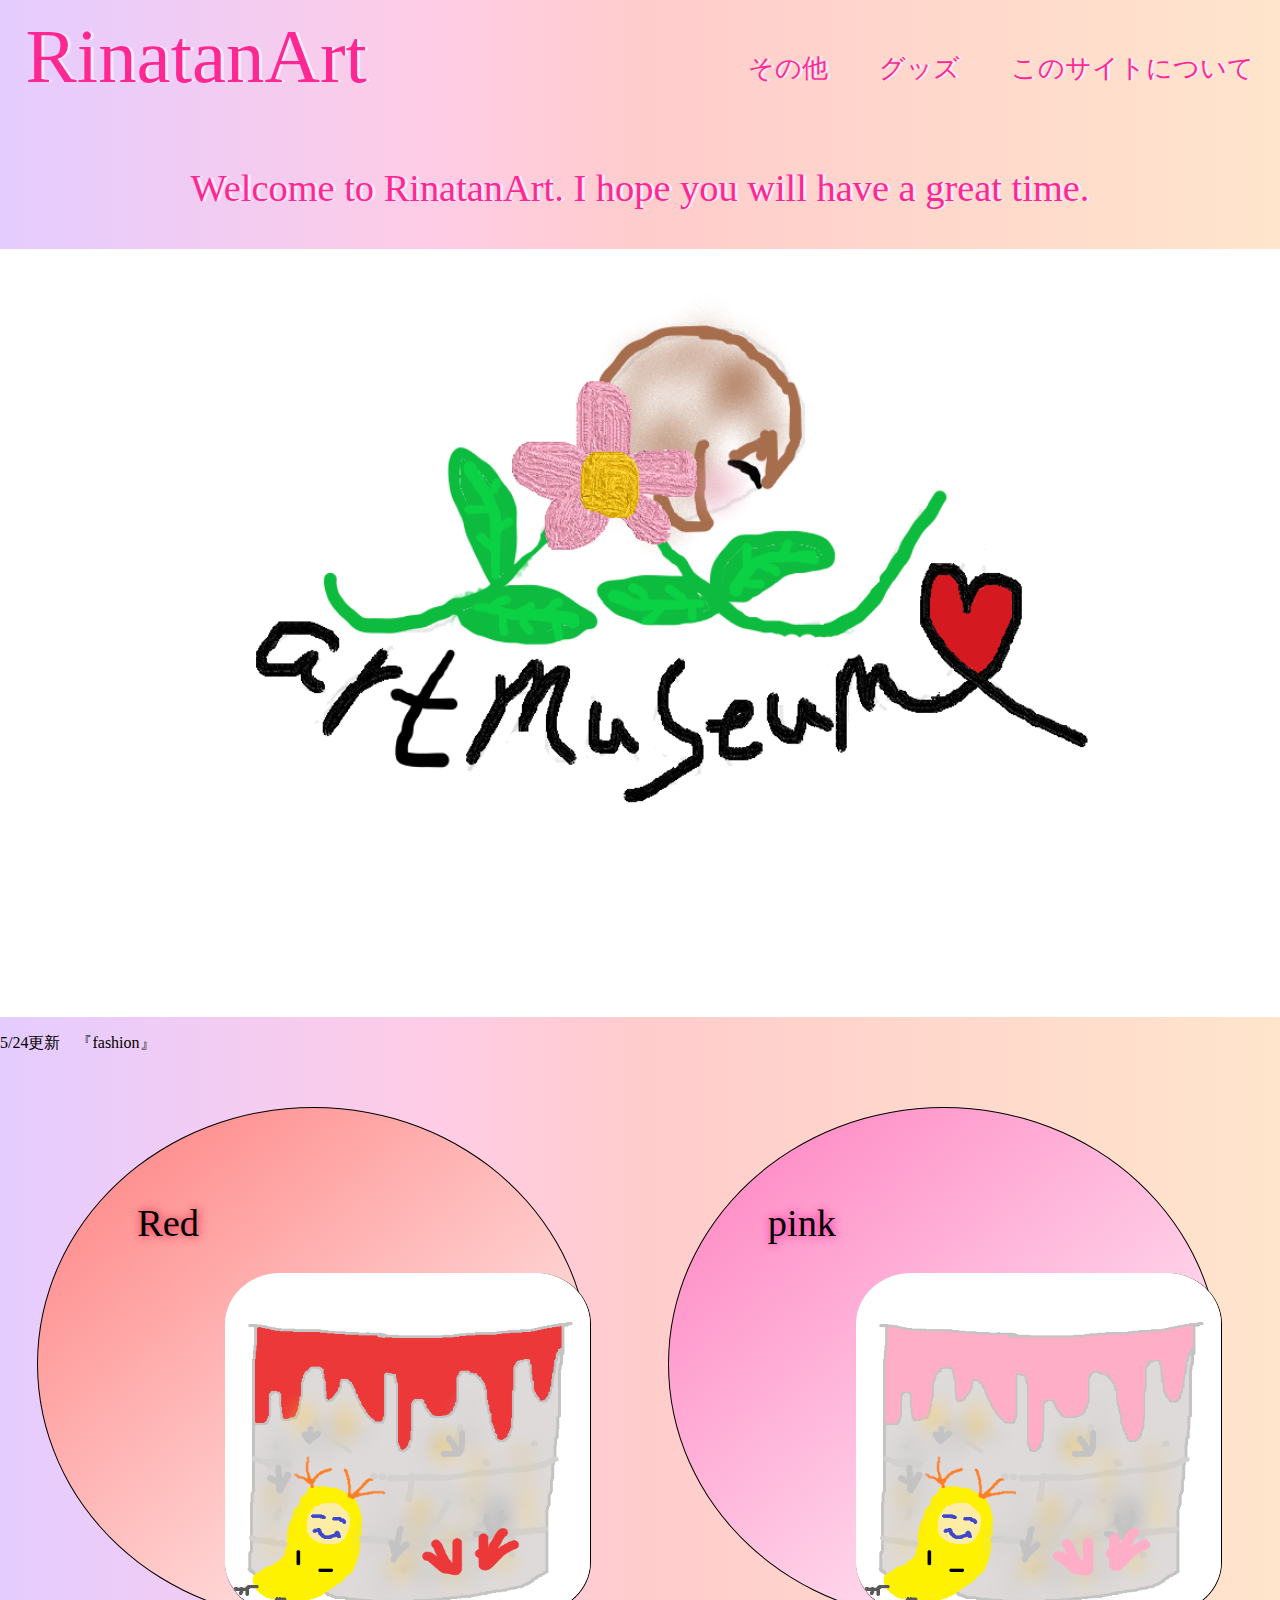
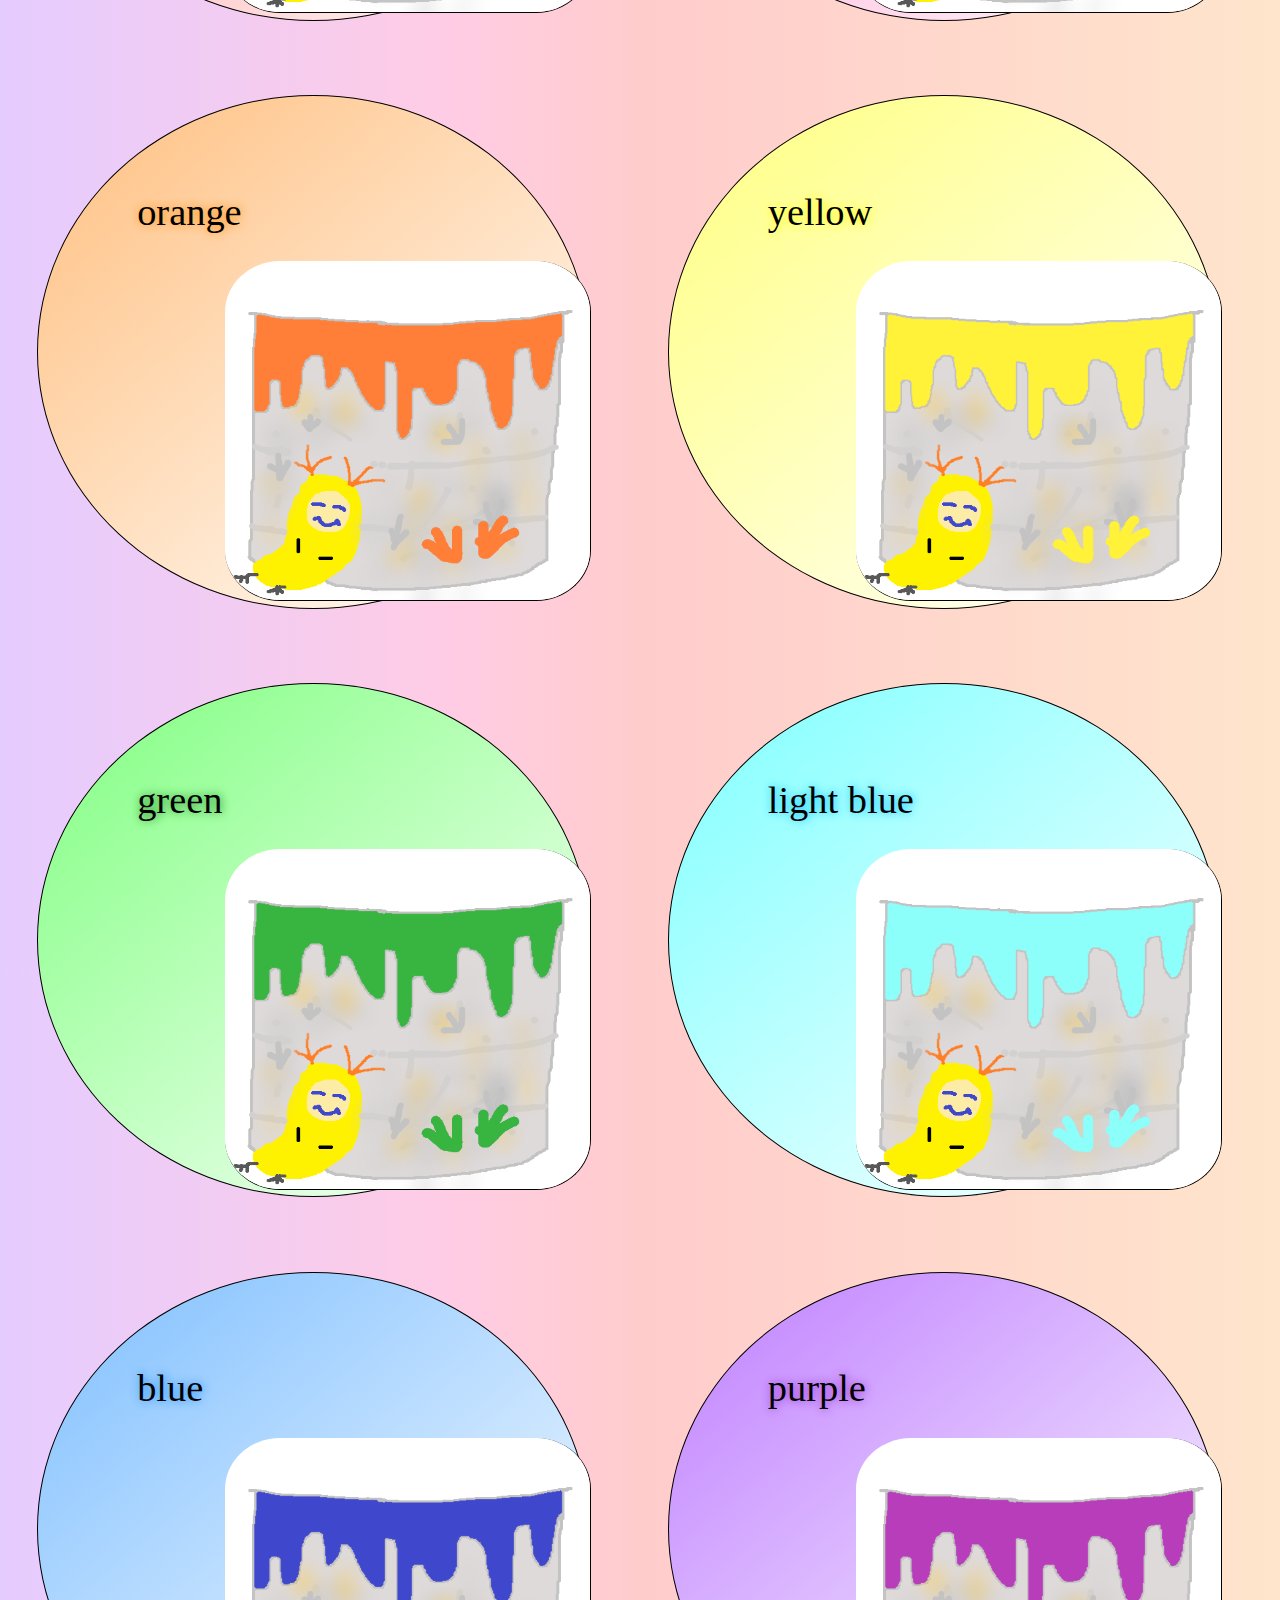
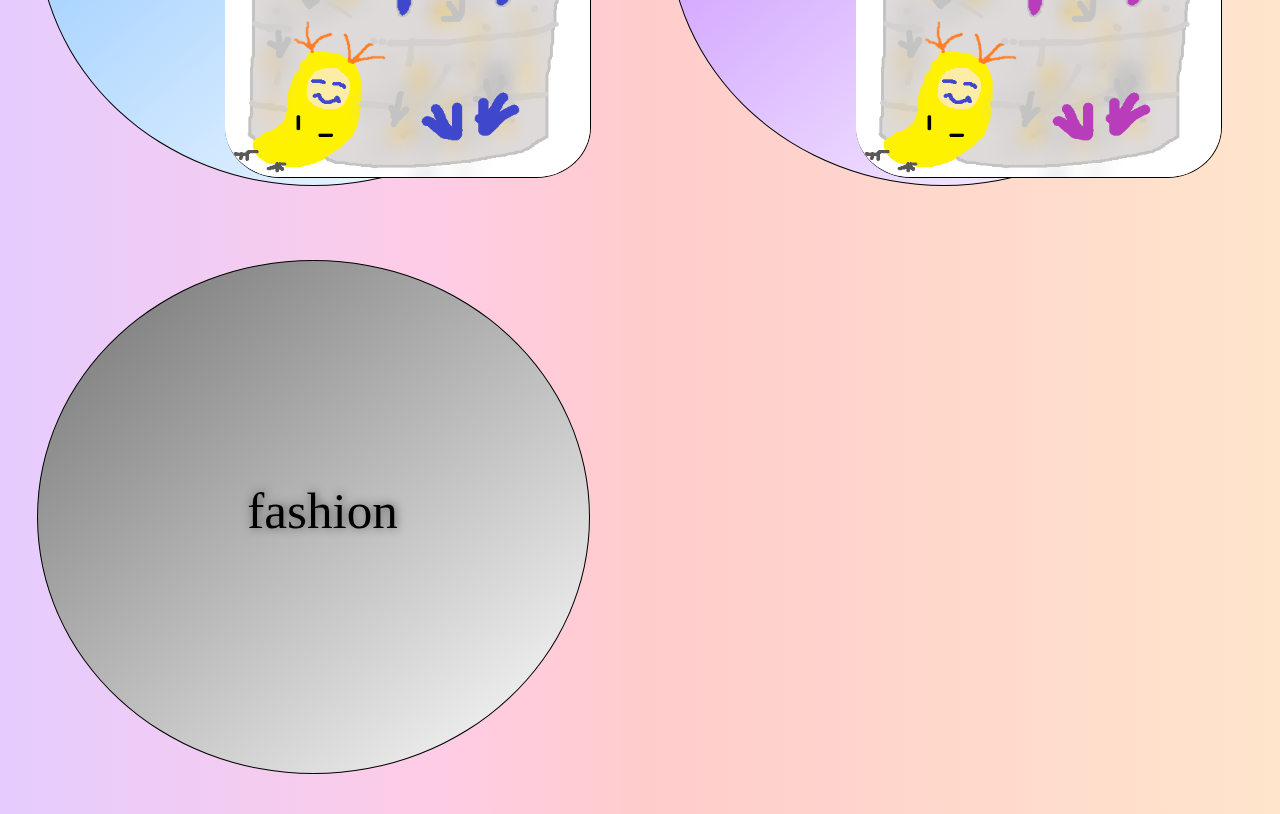
==== index.html @ 034f2ec5 "add cloth rename fashion" ====
﻿<html lang="ja">

    <head>
        <meta charset="UTF-8">
        <link rel="stylesheet" href="layout.css">
        <link rel="shortcut icon" href="MC2/favicon_1.png">
        <title>RinatanArt</title>
        <!-- Global site tag (gtag.js) - Google Analytics -->
        <script async src="https://www.googletagmanager.com/gtag/js?id=G-3Z1XG02672"></script>
        <script>
            window.dataLayer = window.dataLayer || [];
            function gtag(){dataLayer.push(arguments);}
            gtag('js', new Date());

            gtag('config', 'G-3Z1XG02672');
        </script>
    </head>

    <body>

        <!--ヘッダー部分-->
        <div class="header-big">

            <div class="header-logo-big">
            <p><a href="index.html">RinatanArt</a></p>
            </div>


            <div class="header-list-big">
                <ul>
                <li><a href="aboutsite.html">このサイトについて</a></li>
                <li><a href="guzzu.html">グッズ</a></li>
                <li><a href="other.html">その他</a></li>
                </ul>
            </div>

        </div>

        <div class="header-small">

            <div class="header-logo-small">
            <p><a href="index.html">RinatanArt</a></p>
            </div>


            <div class="header-list-small">
                <ul>
                <li id="li-first"><a href="aboutsite.html">このサイトについて</a></li>
                <li><a href="guzzu.html">グッズ</a></li>
                <li><a href="other.html">その他</a></li>
                </ul>
            </div>

        </div>

        <div class="intro">
            <p>Welcome to RinatanArt.   I hope you will have a great time.</p>
        </div>

        <!--ヘッダー終了-->

        <!--スライド部分-->
        <div id="slider-big" class="sliders">
            <div class="slider-wrapper">
                <div class="slide-item">
                    <img src="MC2/homepageロゴ.png" alt="">
                </div>
                <div class="slide-item">
                    <img src="MC2/homepageロゴ2の1.png" alt="">
                </div>
                <div class="slide-item">
                    <img src="MC2/homepageロゴ2の2.png" alt="">
                </div>
            </div>
        </div>

        <!--スライド部分終了-->

        <!--画面幅小-->

        <!-- <div id="slider-small">
            <img src="MC2/homepageロゴ2の2.png" alt="">
        </div> -->


        <!--画面幅小-->

        <!--news-->
        <div class="news_part">
            <p>5/24更新　『fashion』</p>
        </div>
        <!--news-->

        <div class="main">

            <!--
            <div class="color-search">
                <p>color select</p>
            </div>
            -->
            <a href="redart.html">    
                <div id="redticket" class="color-item">
                    <p><span id="red">Red</span></p>
                    <img src="MC2/color-img-red.png" alt="">
                </div>
            </a>

            <a href="pinkart.html">
                <div id="pinkticket" class="color-item">
                    <p><span id="pink">pink</span></p>
                    <img src="MC2/color-img-pink.png" alt="">
                </div>
            </a>

            <a href="orangeart.html">
                <div id="orangeticket" class="color-item">
                    <p><span id="orange">orange</span></p>
                    <img src="MC2/color-img-orange.png" alt="">
                </div>
            </a>

            <a href="yellowart.html">
                <div id="yellowticket" class="color-item">
                    <p><span id="yellow">yellow</span></p>
                    <img src="MC2/color-img-yellow.png" alt="">
                </div>
            </a>

            <a href="greenart.html">
                <div id="greenticket" class="color-item">
                    <p><span id="green">green</span></p>
                    <img src="MC2/color-img-green.png" alt="">
                </div>
            </a>

            <a href="light-blueart.html">
                <div id="light-blueticket" class="color-item">
                    <p><span id="light-blue">light blue</span></p>
                    <img src="MC2/color-img-lightblue.png" alt="">
                </div>
            </a>

            <a href="blueart.html">
                <div id="blueticket" class="color-item">
                    <p><span id="blue">blue</span></p>
                    <img src="MC2/color-img-blue.png" alt="">
                </div>
            </a>

            <a href="purpleart.html">
                <div id="purpleticket" class="color-item">
                    <p><span id="purple">purple</span></p>
                    <img src="MC2/color-img-purple.png" alt="">
                </div>
            </a>

            <a href="cloth.html">
                <div id="clothticket" class="color-item">
                    <p id="color-item-cloth-p"><span id="cloth">fashion</span></p>
                </div>
            </a>


        </div>

        <!--
        <div id=footer>
            <p>ここはエンディング</p>
        </div>
        -->



    </body>

    <script>
        setInterval(function(){
            document.oncontextmenu = function(){
                return false;
            }
        },100) ; 

        document.getElementsByTagName('html')[0].oncontextmenu = function(){
            return false;
        }
        document.body.oncontextmenu = function(){
            return false;
        }
        oncopy = "return false";
        
    </script>

</html>
---- layout.css ----
/*stylesheet*/

a{
	text-decoration:none;
}
body{
	margin:0px;
	
  /*下から10つ目の色*/
	background:linear-gradient(to right,#e5ccff,#ffcce5 35%,#ffcccc 50%,#ffe5cc);
}

/*ヘッダー部分*/
/*パソコン用ヘッダー*/
.header-big{
	height:10vw;
	/*background-color:pink;*/
	width:100vw;
}
.header-logo-big{
	font-size: 6vw;
	float:left;
	padding:1vw 2vw;
}
.header-logo-big a{
	color:#ff2893;
	text-shadow: 3px 0 0 #f4eaff;
	font-family:Comic Sans MS;
	/*color:#ff2893;*/
	/*color:#8e1eff;*/
}
.header-big p{
	color:red;
	margin:0px;
}
.header-list-big li{
	float:right;
	font-size:2vw;
	font-family:Comic Sans MS;
	/* padding:33px 20px; */
	padding: 4vw 2vw;
	list-style:none;
}
.header-list-big a{
	font-family:Comic Sans MS;
	color:#ff2893;
	text-shadow: 3px 0 0 #f4eaff;
}
.header-list-big{
	width:100%;
}
.header-small{
	display: none;
}
.slider-small{
	display: none;
}
/*パソコン用ヘッダー終了*/



/*ヘッダー部分終了*/


/*イントロ部分*/
.intro{
	font-size:3vw;
	color:#ff2893;
	text-shadow: 3px 0 0 #f4eaff;
	font-family:Comic Sans MS;
	/*background-color:#FFD5EC;*/
	width:100%;	
	margin:0px 0px;
}
.intro p{
	text-align:center;
}

/*イントロ部分終了*/


/*スライダー部分*/
.sliders{
	height:60vw;
	overflow:hidden;
}
.slider-wrapper{
	width:300vw;
	position:relative;
	left:0;
	will-change:transform;
	animation:slider 10s infinite;
	height:60vw;
}
.slide-item{
	position:relative;
	display: flex;
	float:left;
	margin:0px;
	align-items: center;
	width: 100vw;
}
.slide-item img{
	height:60vw;
	width:100vw;
}

@keyframes slider{
	0%{
		transform:translateX(0);
	}
	33%{
		transform:translateX(-700px);
	}
	66%{
		transform:translateX(-1000px);
	}
	100%{
		transform:translateX(0);
	}
}
@media screen and (max-width: 480px){
	@keyframes slider{
		0%{
			transform:translateX(0);
		}
		33%{
			transform:translateX(-300px);
		}
		66%{
			transform:translateX(-700px);
		}
		100%{
			transform:translateX(0);
		}
	}	
}
.slider-small{
	display: none;
}



/*スライダー部分終了*/
	

/*検索部分*/

.color-search p{
	font-size:40px;
	font-family:Comic Sans MS;
	text-align:center;
	height:50px;
	padding:25px;
	border-top:solid 5px #ff2893;
	border-bottom:solid 5px #ff2893;
}
.color-search{
	height:100px;

}

/*検索部分終了*/



/*ペンキ画像部分*/


.main{
	height: 1500px;
	width:100%;
	background-color:none;
	/* margin-right:10px;
	margin-left:10px; */
}
.color-item{
	display:inline-block;
	width:43%;
	height:40vw;
	border:solid 1px black;
	/* margin-left:4%;
	margin-top:5%; */
	margin:2.9%;
	border-radius:50%;
}
.color-item img{
	height:26.5vw;
	width:28.5vw;
	/*margin:13% 19%;*/
	margin-top:5%;
	margin-left:34%;
	border-radius: 5%;
	border-radius:15%;
	/*border:solid 3px black;*/
	border-right:solid 1px black;
	border-bottom:solid 1px black;
}

.main a{
	color:black;
}
#redticket{
	background:linear-gradient(140deg,#ff7f7f,white);
}
#pinkticket{
	background:linear-gradient(140deg,#ff7fbf,white);
}
#orangeticket{
	background:linear-gradient(140deg,#ffbf7f,white);
}
#yellowticket{
	background:linear-gradient(140deg,#ffff7f,white);
}
#greenticket{
	background:linear-gradient(140deg,#7fff7f,white);
}
#light-blueticket{
	background:linear-gradient(140deg,#7fffff,white);
}
#blueticket{
	background:linear-gradient(140deg,#7fbfff,white);
}
#purpleticket{
	background:linear-gradient(140deg,#bf7fff,white);
}
#clothticket{
	background:linear-gradient(140deg,#727272,white);
}
.color-item p{
	margin:0px;
	margin-top:17%;
	margin-left:18%;
	font-size:3vw;
	font-weight:bond;
	font-family:Comic Sans MS;
	/*border-right:5px solid yellow;*/
	width:15vw;
	float:left;
}
#color-item-cloth-p{
	font-size:4vw;
	font-weight:bond;
	font-family:Comic Sans MS;
	/*border-right:5px solid yellow;*/
	width:10vw;
	float:left;
	margin:0;
	margin:40%;
	margin-left:38%;
}
#red{

	text-shadow: crimson 1px 0px 10px;
	/*text-shadow: 1px 1px 2px crimson;*/
}
#pink{
	text-shadow: deeppink 1px 0px 10px;
}
#orange{
	text-shadow: darkorange 1px 0px 10px;
}
#yellow{
	text-shadow:yellow 1px 0px 10px;
}
#green{
	text-shadow:#228B22 1px 0px 10px;
}
#light-blue{
	text-shadow:#00BFFF 1px 0px 10px;
}
#blue{
	text-shadow:#1E90FF 1px 0px 10px;
}
#purple{
	text-shadow:#9932CC 1px 0px 10px;
}
#cloth{
	text-shadow:#525252 1px 0px 10px;
}
/* #blank{
	height:250px;
	width:30px;
	opacity:0.5;
} */

/*ペンキ画像部分終了*/



/*color-item-ヘッダー部分*/

.header2{
	background-color:rgba(255,213,236,0.3);
	margin:0px;
	height:15vw;
}
.header2 p{
	/*color:#ff2893;*/
	font-family:"Comic Sans MS";
	font-size:10vw;
	text-align:center;
}



/*color-itemヘッダー部分終了*/

/*art-main*/
.art-main{
	height:auto;
	width:100%;
}
/*art-main終了*/
	

/*絵の部分*/

.art{
	height:500px;
}

.gb{
	background-color: white;
	border:solid 3px palevioletred;
	width:60px;
	height:60px;
	border-radius: 50%;
	outline:none;

}

/*絵の部分終了*/





/*guzzuのページ開始*/
.guzzu p{
	text-align:center;
	color:#ff2893;
	font-size:2vw;
}
.comment_base{
	text-align: center;
	width: 60vw;
	height: 30vw;
	background-color:rgba(255, 255,255,0.3);
	border: solid 5px rgba(255, 40,147, 0.0);
	box-shadow:10px 10px 15px -10px;
	border-radius:10px;
	margin-left: 20vw;
	margin-top:10vw;
}
#comment_base_first_p{
	margin-top: 10%;
}
#guzz_look_btn{
	height:5vw;
	width: 20vw;
	font-size: 1.5vw;
	border:solid 2px #ff2893;
	border-radius: 5px;
	color:#ff2893;	
	box-shadow: 2px 2px 3px gray;
	outline:none;	
}
#guzzu_page_skip{
	margin-top: 10%;
	text-align: center;
}
#guzzu_page a{
	color:#ff2893;
}

/*guzzuのページ終了*/

/*aboutesitaのページ*/

.about{
	margin:0;
}

.about p{
	text-align:center;
	font-family:Comic Sans MS;
	color:black;
	font-size:2vw;
	color:#ff2893;
}
/*aboutesiteのページ終了*/

/*other.htmlのページ開始*/
.other{
	text-align: center;
}
/*comment_base in guzzu.html*/
#other_comment_base_p{
	color:#ff2893 ;
	margin-top: 10%;
	font-size:2vw;
}
.comment_base p{
	color:#ff2893;
	font-size:2vw;
}
/*other.htmlのページ終了*/


/*footer部分開始*/
#footer{
	background-color: #f9f4ff;
	height:500px;
}

/*footer部分終了*/

/*orange.html開始*/
.art h3{
	text-align:center;
}

/*orange.html終了*/

/*ヘッダー部分*/
.header-small{
	display:none;
}
.header-big{
	display:block;
}
/*ヘッダー部分終了*/

/*スライド部分*/
/* .sliders{
	display:block;
}
#slider-small{
	display:none;
} */
/*スライド部分終了*/


/*イントロ部分*/
/*イントロ部分終了*/

/*red.html*/
.art-red{
	height:32vw;
	width:100%;
	/* margin:3vw; */
	margin-top:3vw;
	margin-bottom:3vw;
	float:left;
	display: flex;	
}
.art-red img{
	height:30vw;
	width:45vw;
	margin:2vw;
	border:10px solid rgba(255,127,127,0.2);
	box-shadow:10px 10px 15px -10px;	
}

/*red.html終了*/

/*pink.html*/
.art-pink{
	height:32vw;
	width:100%;
	/* margin:3vw; */
	margin-top:3vw;
	margin-bottom:3vw;
	float:left;
	display: flex;
}
.art-pink img{
	height:30vw;
	width:45vw;
	margin:2vw;
	border:10px solid rgba(255,127,255,0.2);
	box-shadow:10px 10px 15px -10px;
}

#pigra{
	height:30vw;
	width:45vw;
}
#pink_munyo{
	height:30vw;
	margin-left:2vw;
}
/*pink.html終了*/

/*orange.html*/
.art-orange{
	height:32vw;
	width:100%;
	/* margin:3vw; */
	margin-top:3vw;
	margin-bottom:3vw;
	float:left;
	display: flex;	
}
.art-orange img{
	height:30vw;
	width:45vw;
	margin:2vw;
	border:10px solid rgba(255,191,127,0.2);
	box-shadow:10px 10px 15px -10px;	
}

/*orange.html終了*/

/*yellow.html*/
.art-yellow{
	height:32vw;
	width:100%;
	/* margin:3vw; */
	margin-top:3vw;
	margin-bottom:3vw;
	float:left;
	display: flex;	
}
.art-yellow img{
	height:30vw;
	width:45vw;
	margin:2vw;
	border:10px solid rgba(255,255,127,0.2);
	box-shadow:10px 10px 15px -10px;
}
#mouse-art{
	height:30vw;
	width:45vw;
}

/*yellow.html終了*/

/*green.html*/
.art-green{
	height:32vw;
	width:100%;
	/* margin:3vw; */
	margin-top:3vw;
	margin-bottom:3vw;
	float:left;
	display: flex;		
}
.art-green img{
	height:30vw;
	width:45vw;
	margin:2vw;
	border:10px solid rgba(191,255,127,0.2);
	box-shadow:10px 10px 15px -10px;	
}
#green-phone{
	height:30vw;
	width:45vw;	
}
#green_munyo{
	height:30vw;
}
/*green.html終了*/

/*light-blue*/
.art-lightblue{
	height:32vw;
	width:100%;
	/* margin:3vw; */
	margin-top:3vw;
	margin-bottom:3vw;
	float:left;
	display: flex;		
}
.art-lightblue img{
	height:30vw;
	width:45vw;
	margin:2vw;
	border:10px solid rgba(127,255,255,0.2);
	box-shadow:10px 10px 15px -10px;	
}
#lightblue_munyo{
	height:30vw;
	width:45vw;
}
/*light-blue終了*/

/*blue.html*/
.art-blue{
	height:32vw;
	width:100%;
	/* margin:3vw; */
	margin-top:3vw;
	margin-bottom:3vw;
	float:left;
	display: flex;	
}
.art-blue img{
	height:30vw;
	width:45vw;
	margin:2vw;
	border:10px solid rgba(127,191,255,0.2);
	box-shadow:10px 10px 15px -10px;	
}


/*blue.html終了*/

/*purple.html*/
.art-purple{
	height:32vw;
	width:100%;
	/* margin:3vw; */
	margin-top:3vw;
	margin-bottom:3vw;
	float:left;
	display: flex;		
}
.art-purple img{
	height:30vw;
	width:45vw;
	margin:2vw;
	border:10px solid rgba(191,127,255,0.2);
	box-shadow:10px 10px 15px -10px;	
}
/*#mouse-art in yellow.html*/

/*purple.html終了*/


/*cloth.html*/
.art-cloth{
	height:32vw;
	width:100%;
	/* margin:3vw; */
	margin-top:3vw;
	margin-bottom:3vw;
	float:left;
	display: flex;	
}
.art-cloth img{
	height:30vw;
	width:45vw;
	margin:2vw;
	border:10px solid rgba(243,243,243,0.2);
	box-shadow:10px 10px 15px -10px;	
}
/*cloth.html終了*/
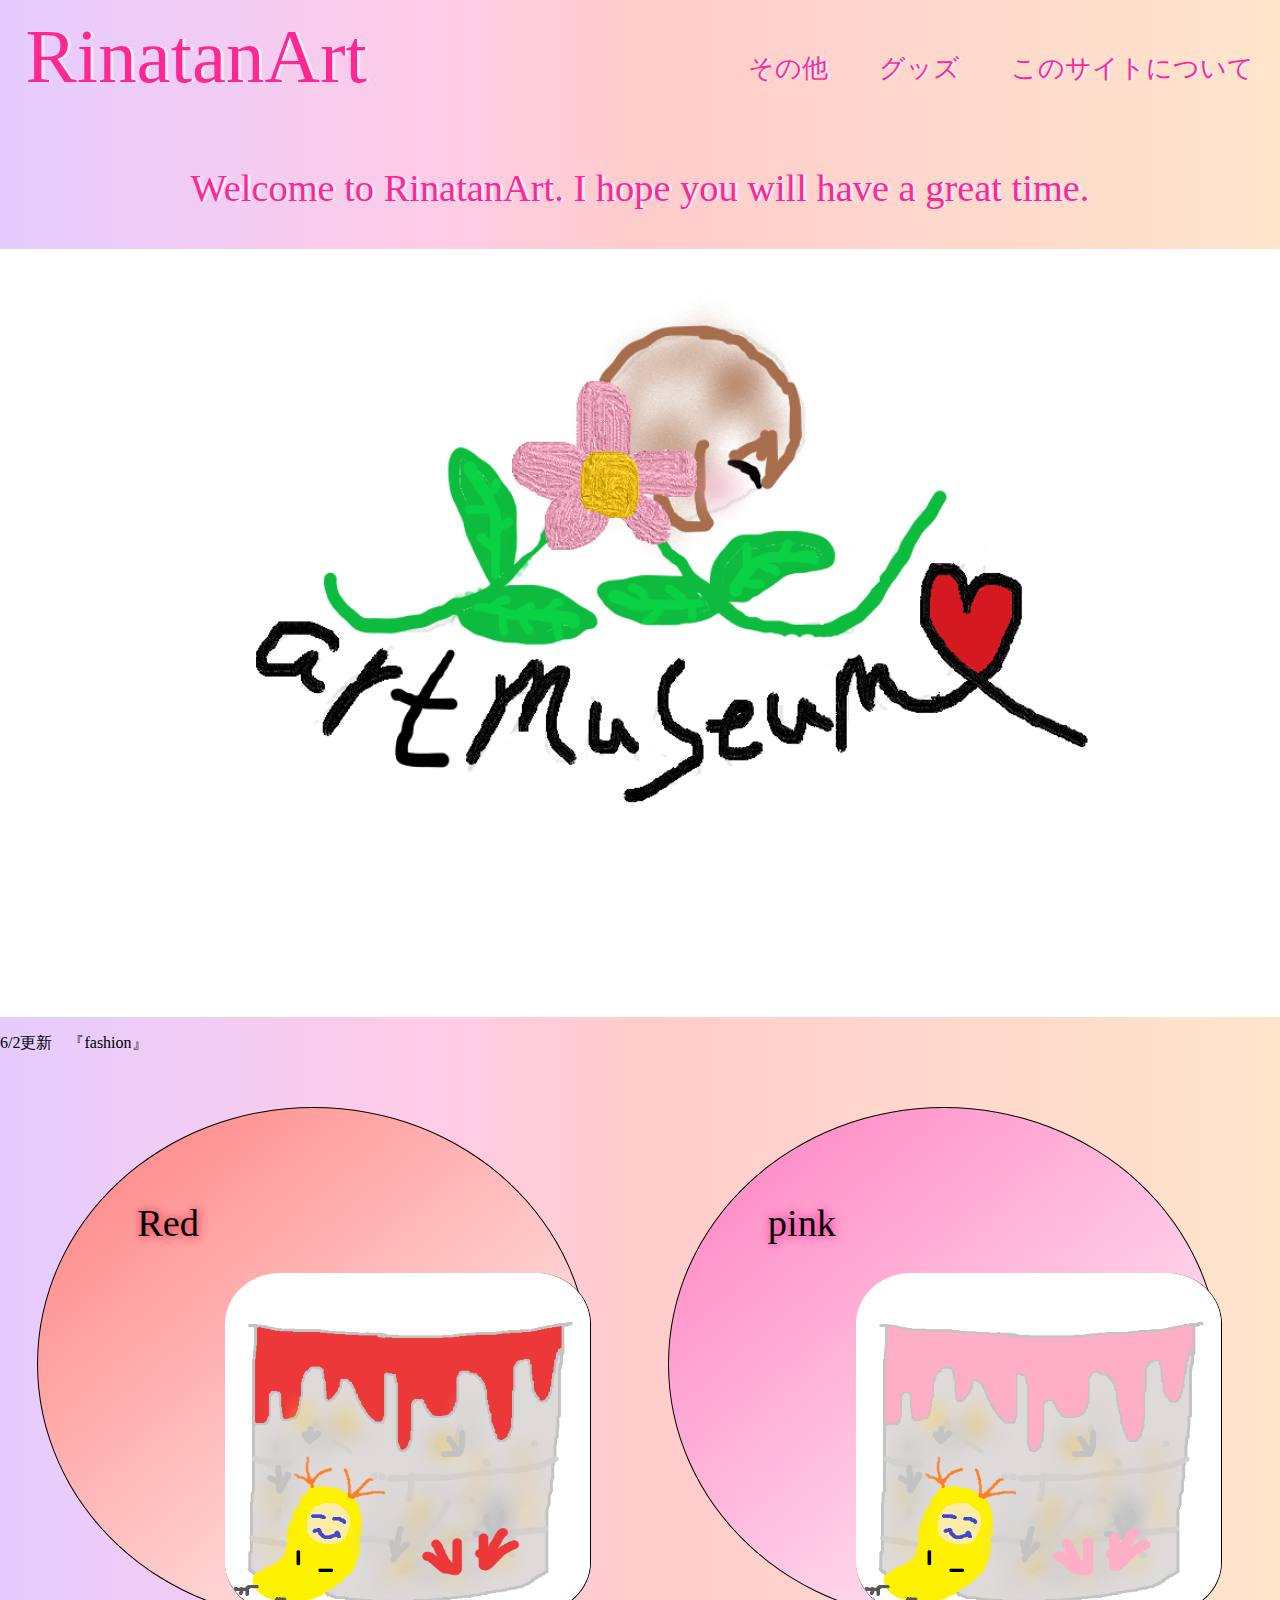
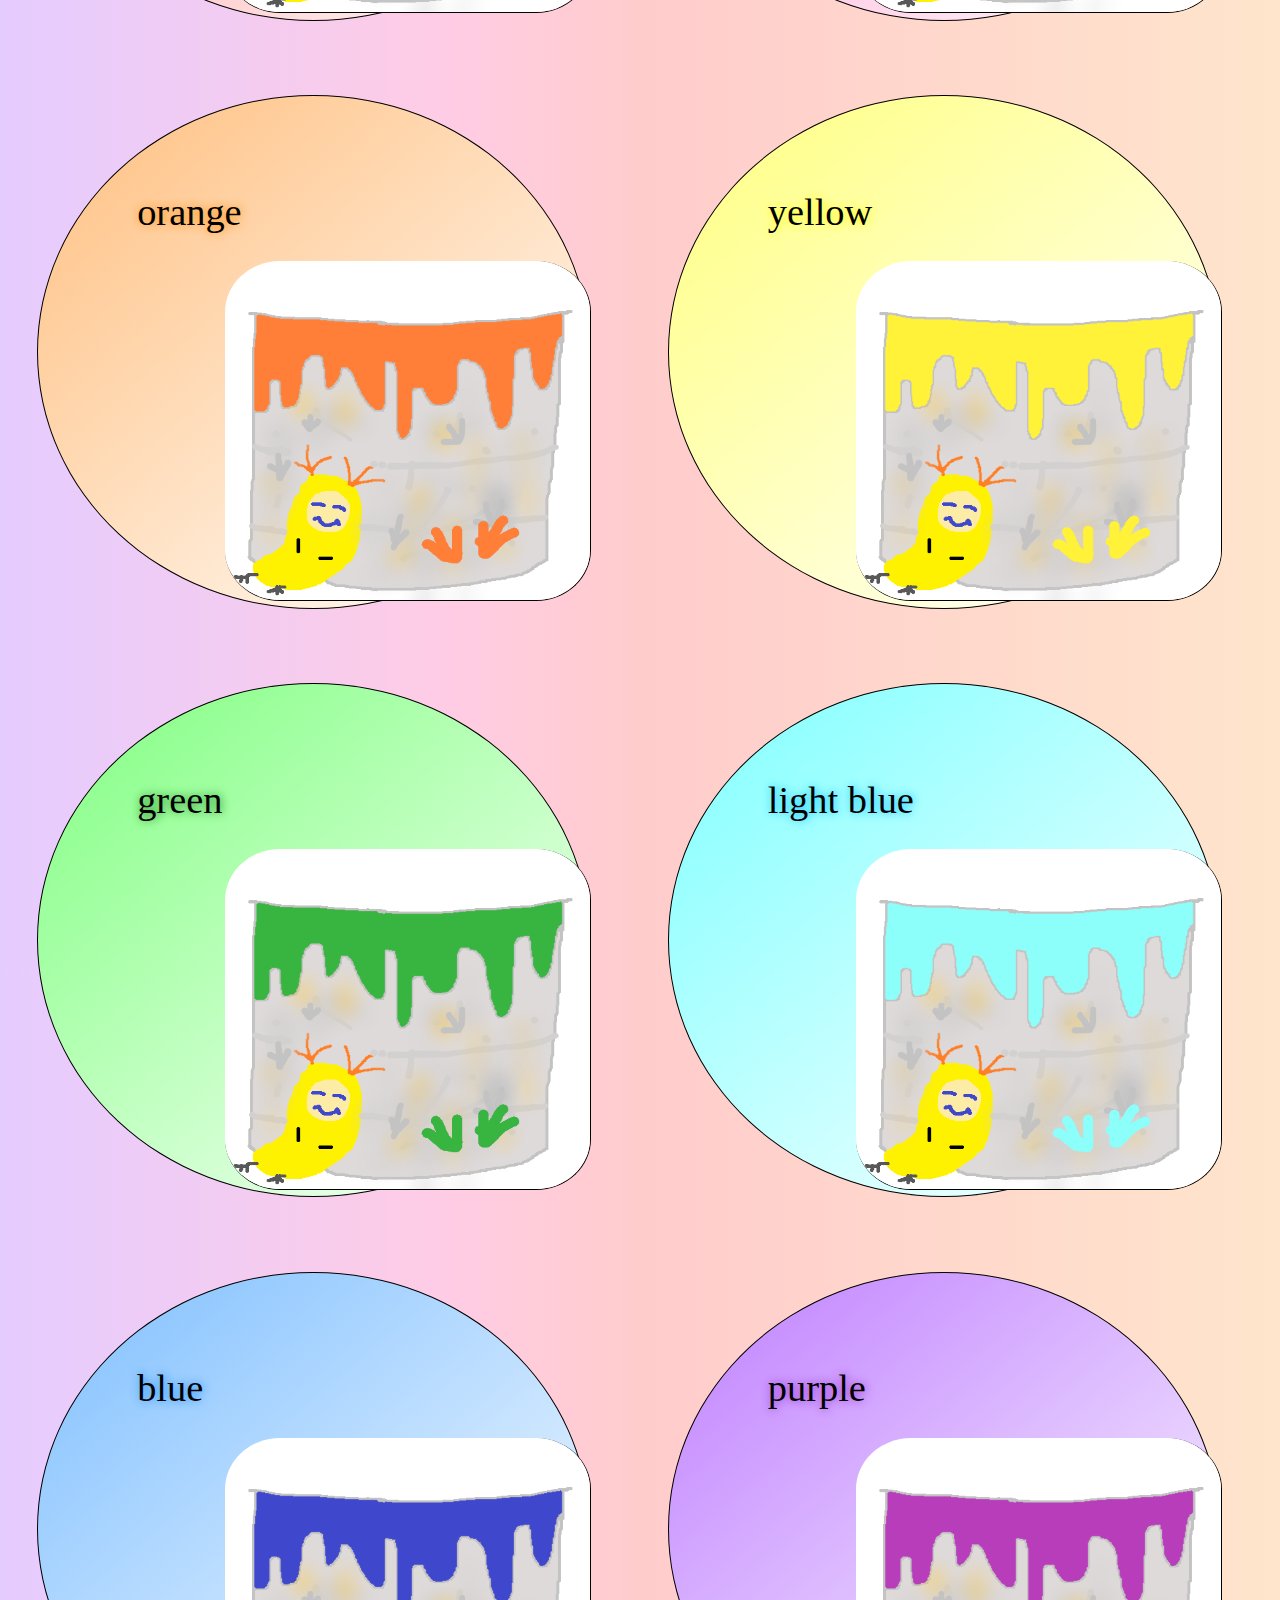
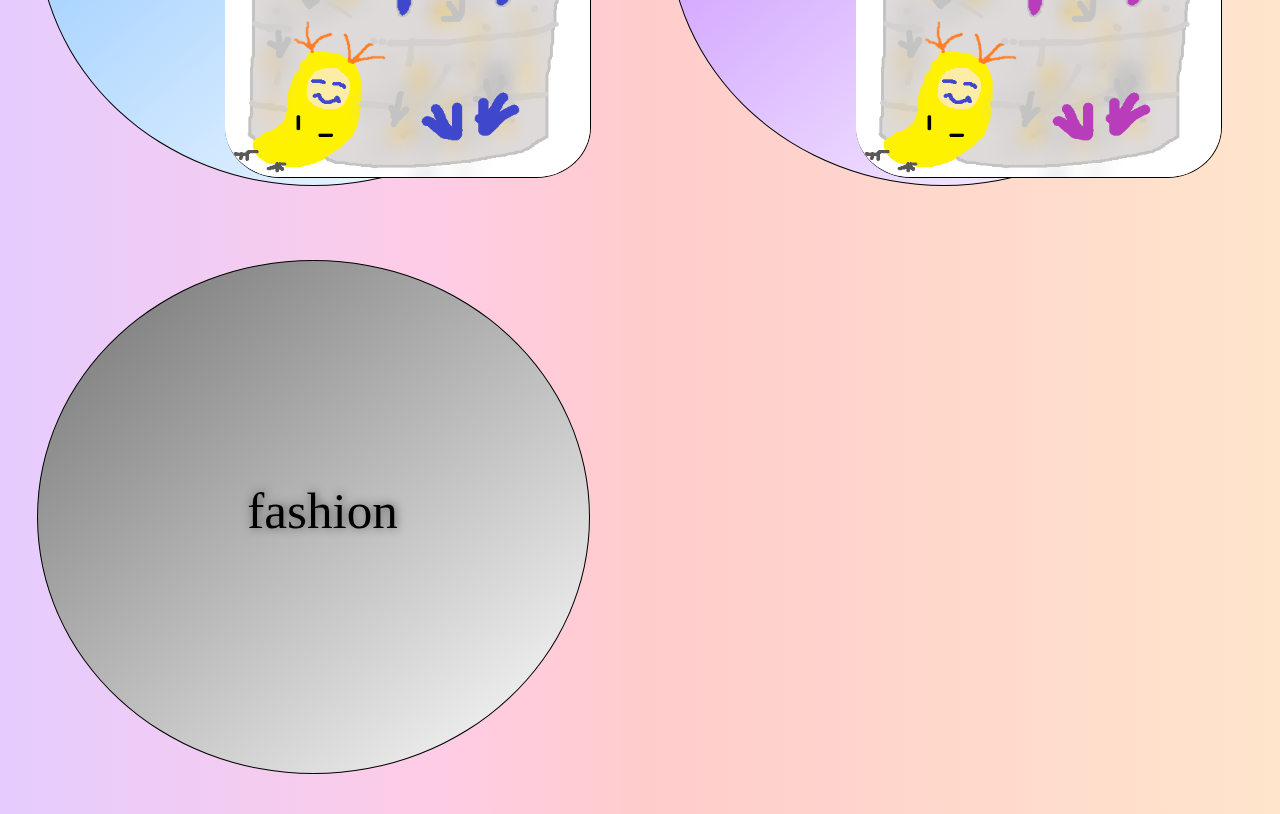
==== commit 61610357: "add fashion" ====
--- a/index.html
+++ b/index.html
@@ -87,7 +87,7 @@
 
         <!--news-->
         <div class="news_part">
-            <p>5/24更新　『fashion』</p>
+            <p>6/2更新　『fashion』</p>
         </div>
         <!--news-->
 
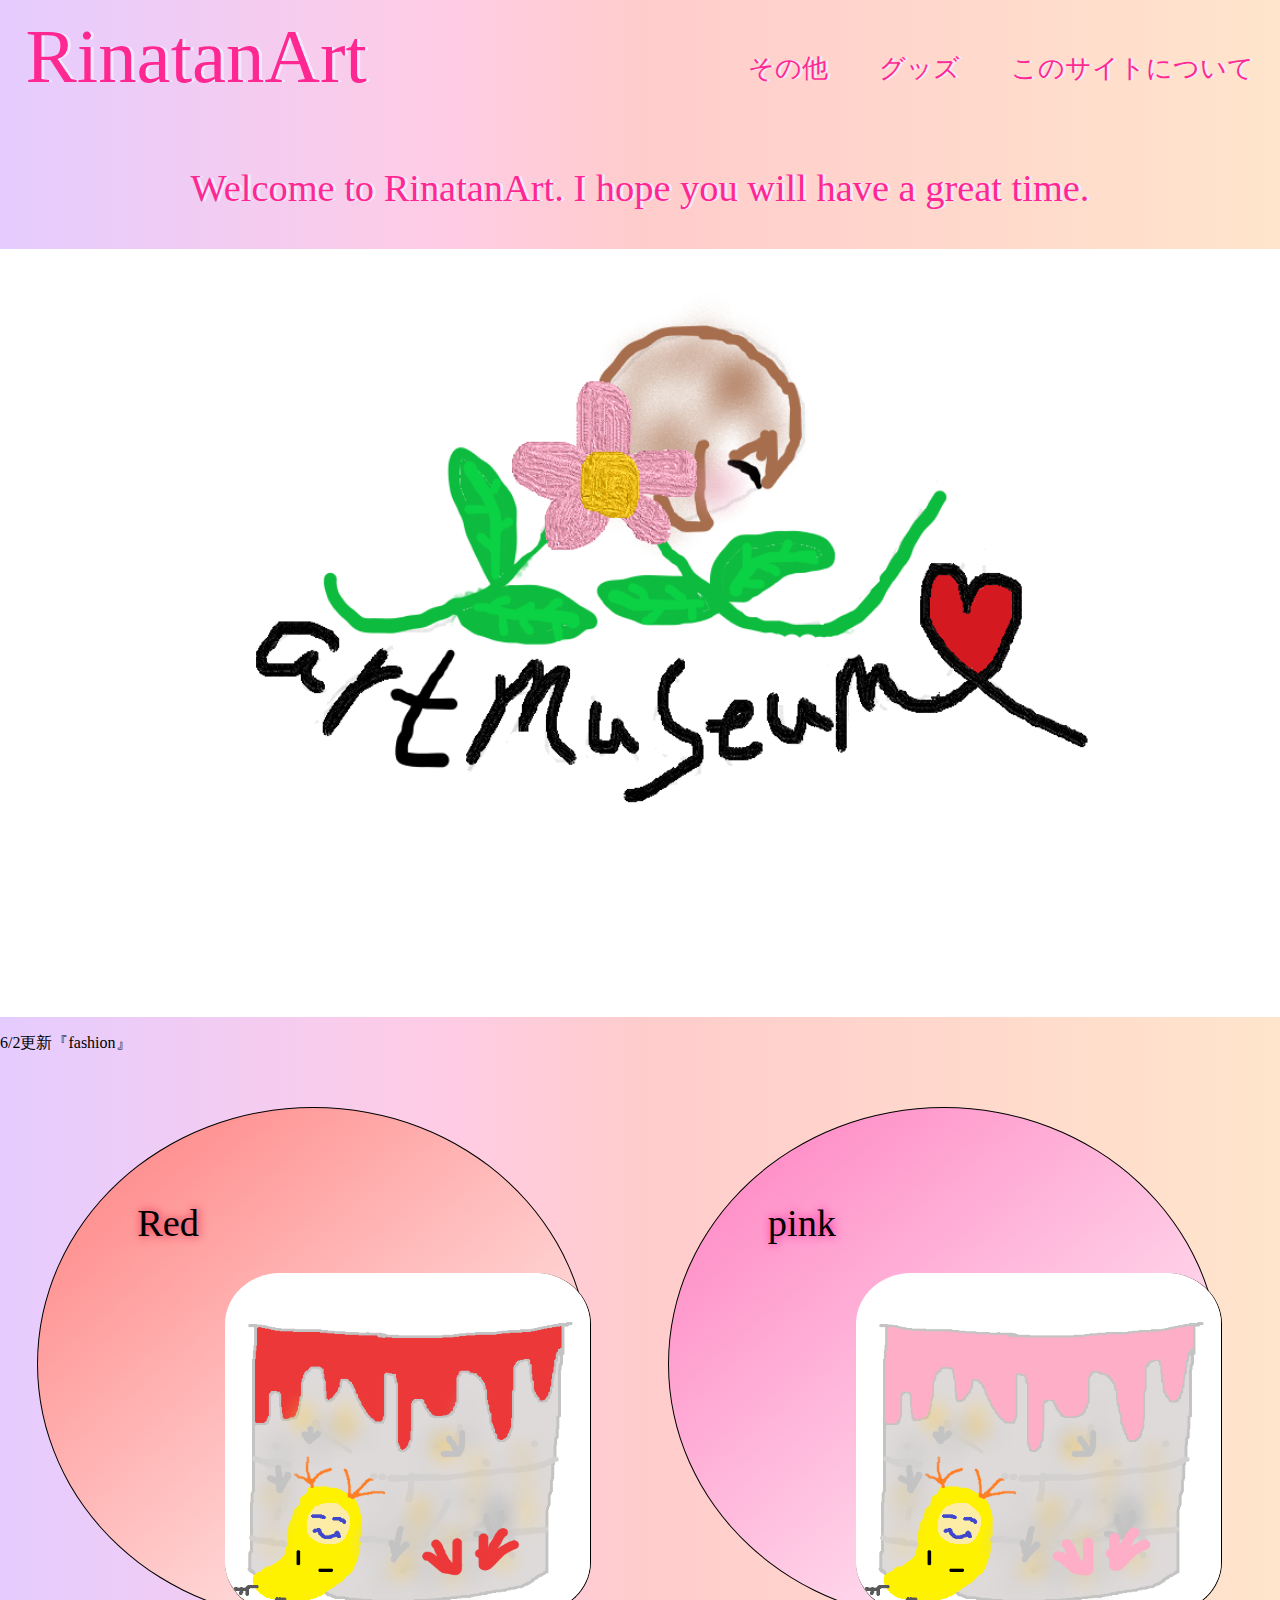
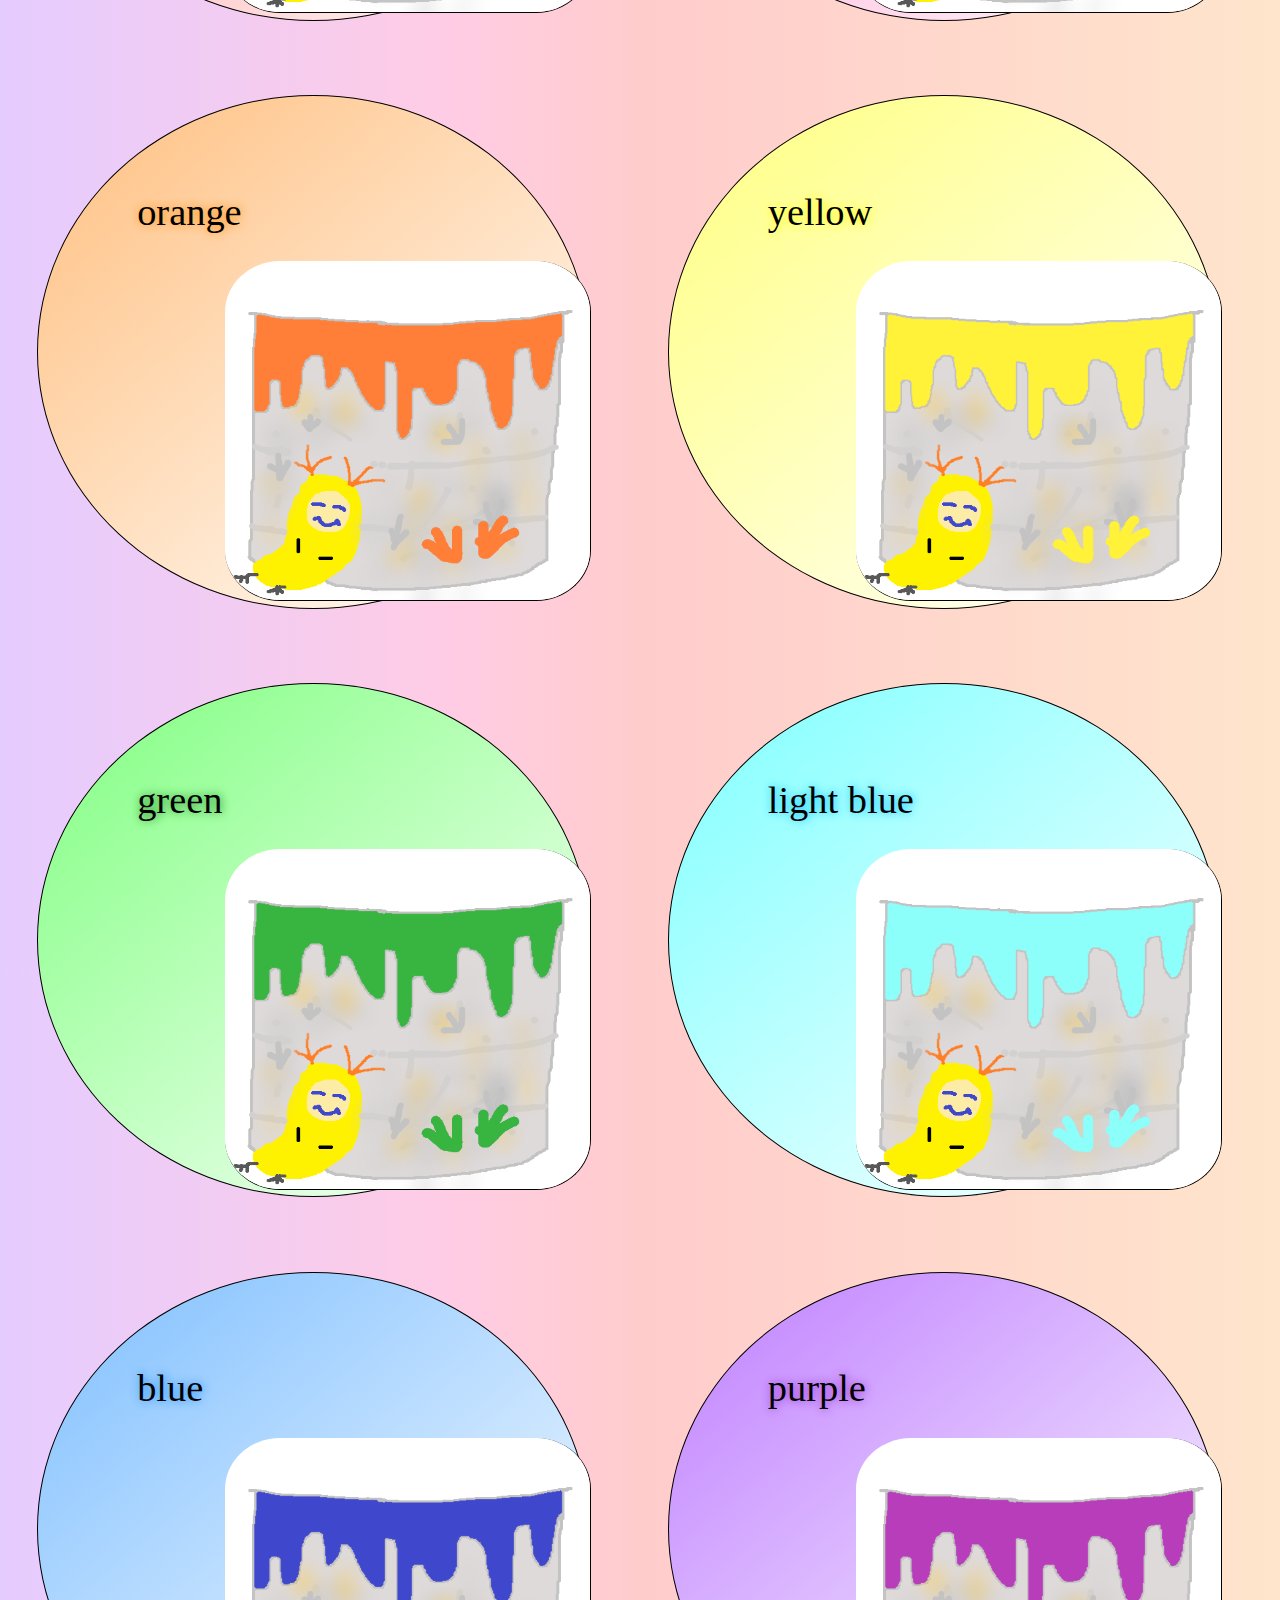
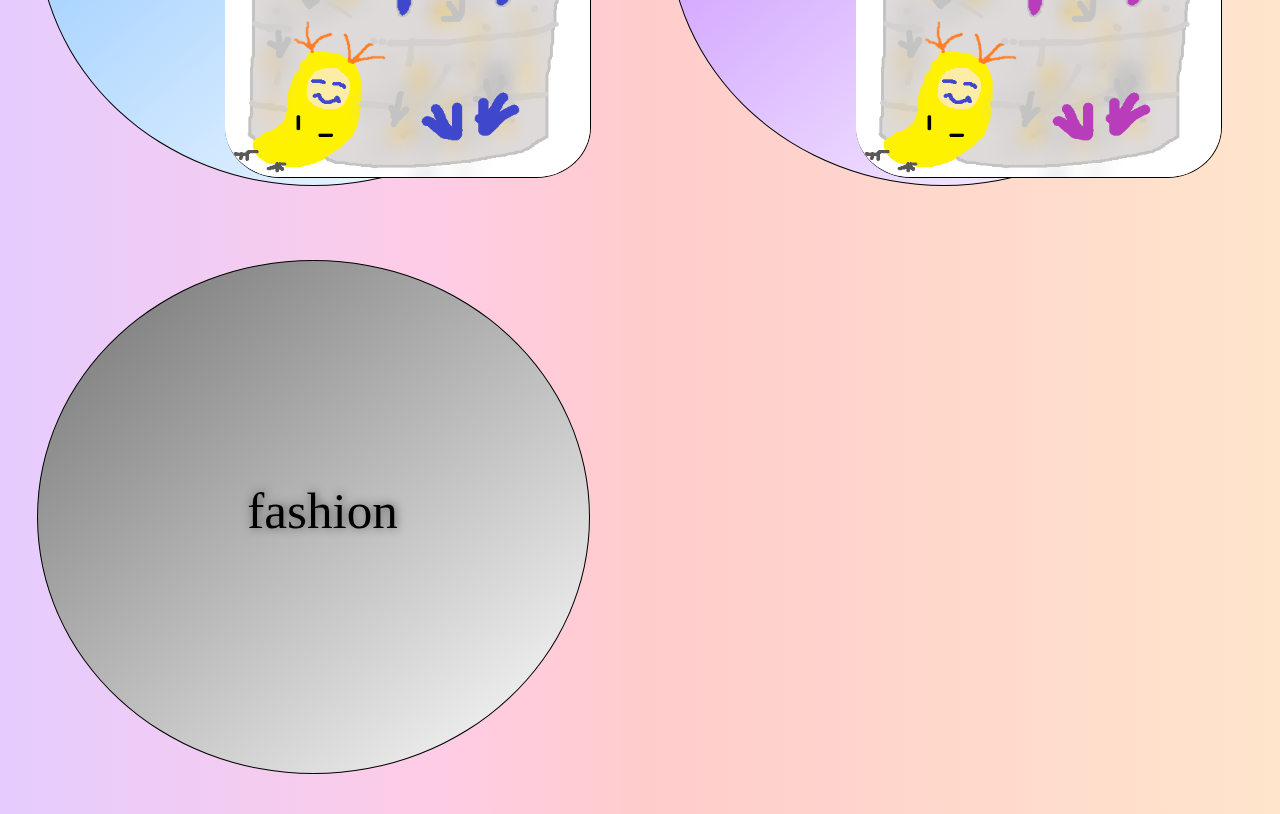
==== commit 7aaf4798: "Merge pull request #40 from Tsr-rina/rina/5-31" ====
--- a/index.html
+++ b/index.html
@@ -87,7 +87,7 @@
 
         <!--news-->
         <div class="news_part">
-            <p>6/2更新　『fashion』</p>
+            <p>6/2更新『fashion』</p>
         </div>
         <!--news-->
 
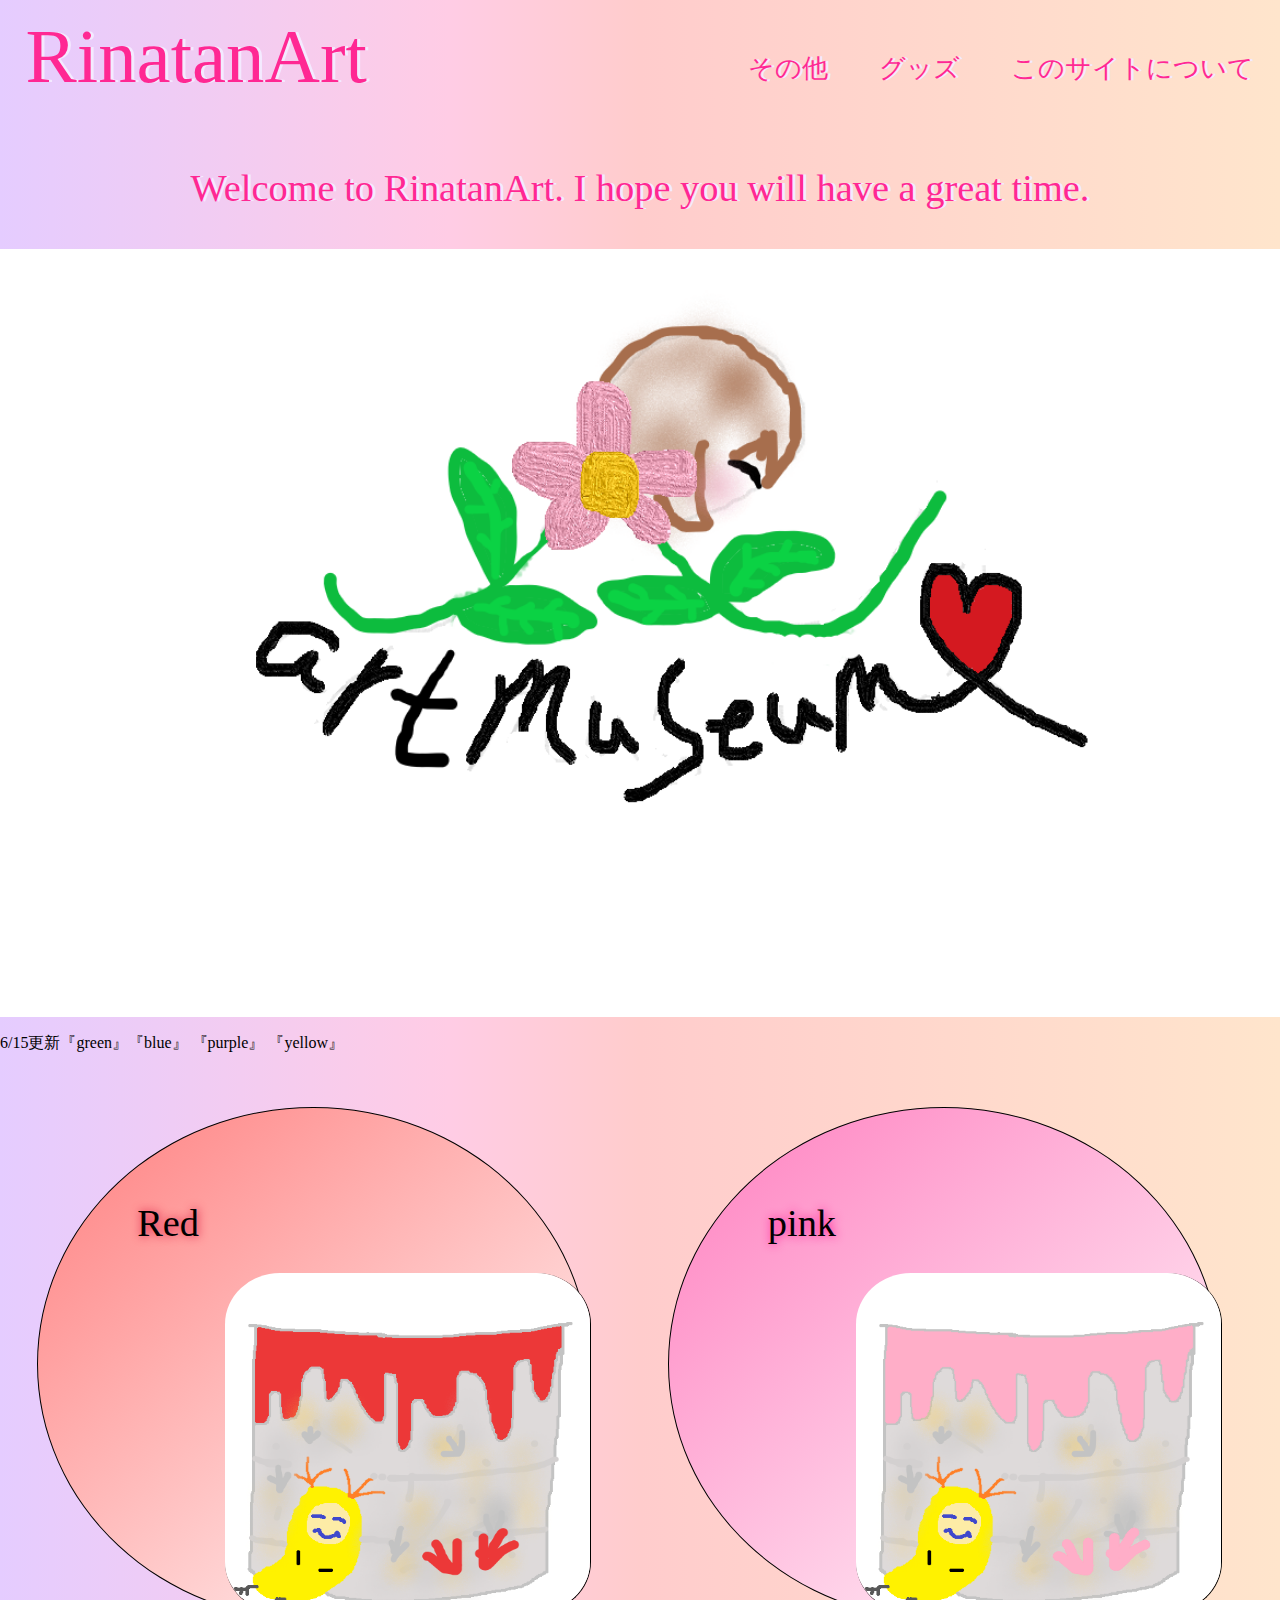
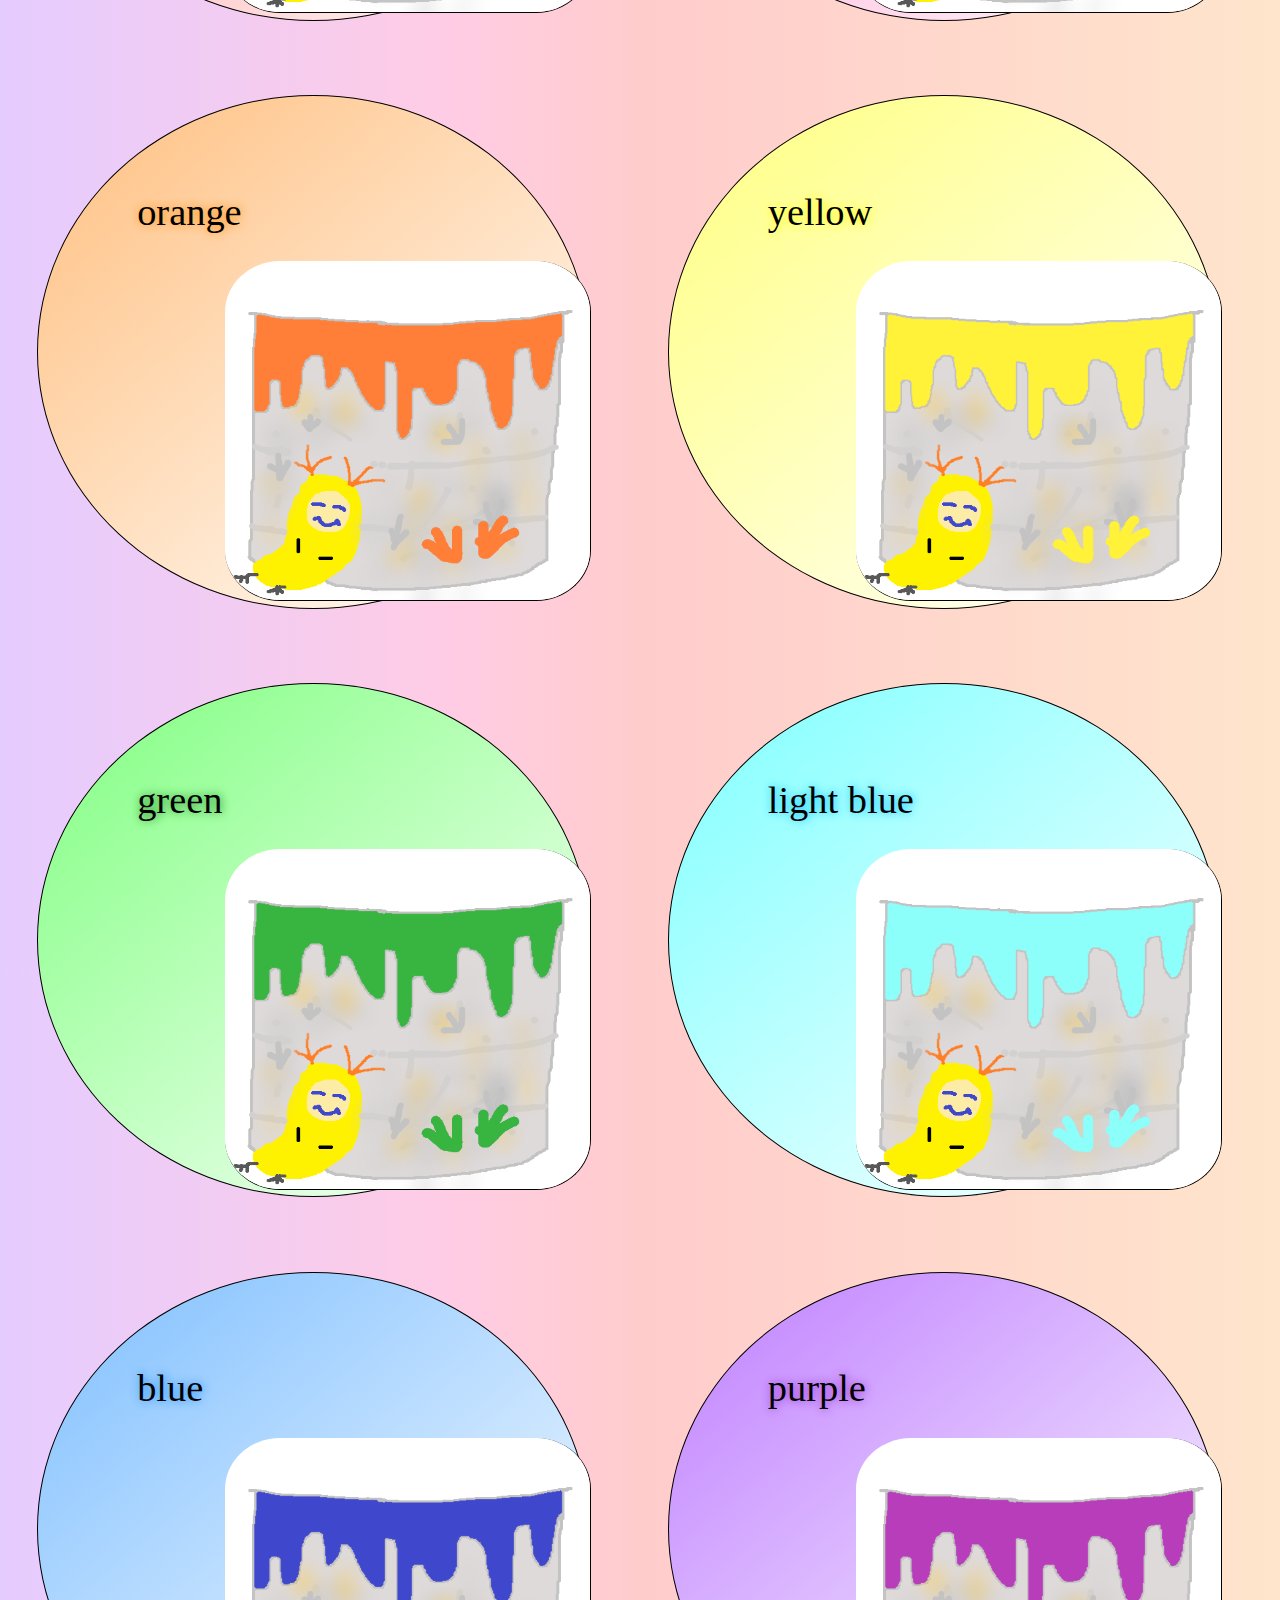
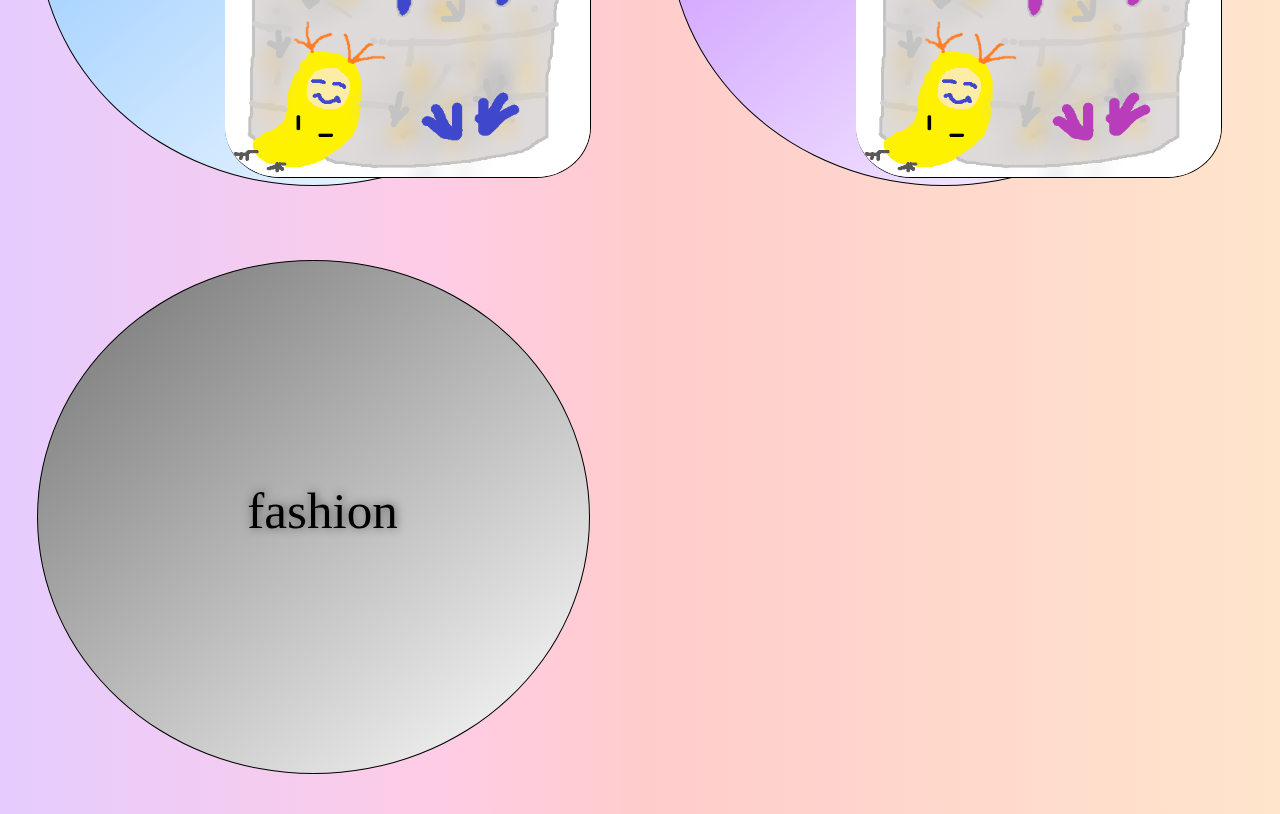
==== commit 03ab84f1: "Merge pull request #42 from Tsr-rina/rina/6-14" ====
--- a/index.html
+++ b/index.html
@@ -87,7 +87,7 @@
 
         <!--news-->
         <div class="news_part">
-            <p>6/2更新『fashion』</p>
+            <p>6/15更新『green』『blue』 『purple』 『yellow』</p>
         </div>
         <!--news-->
 
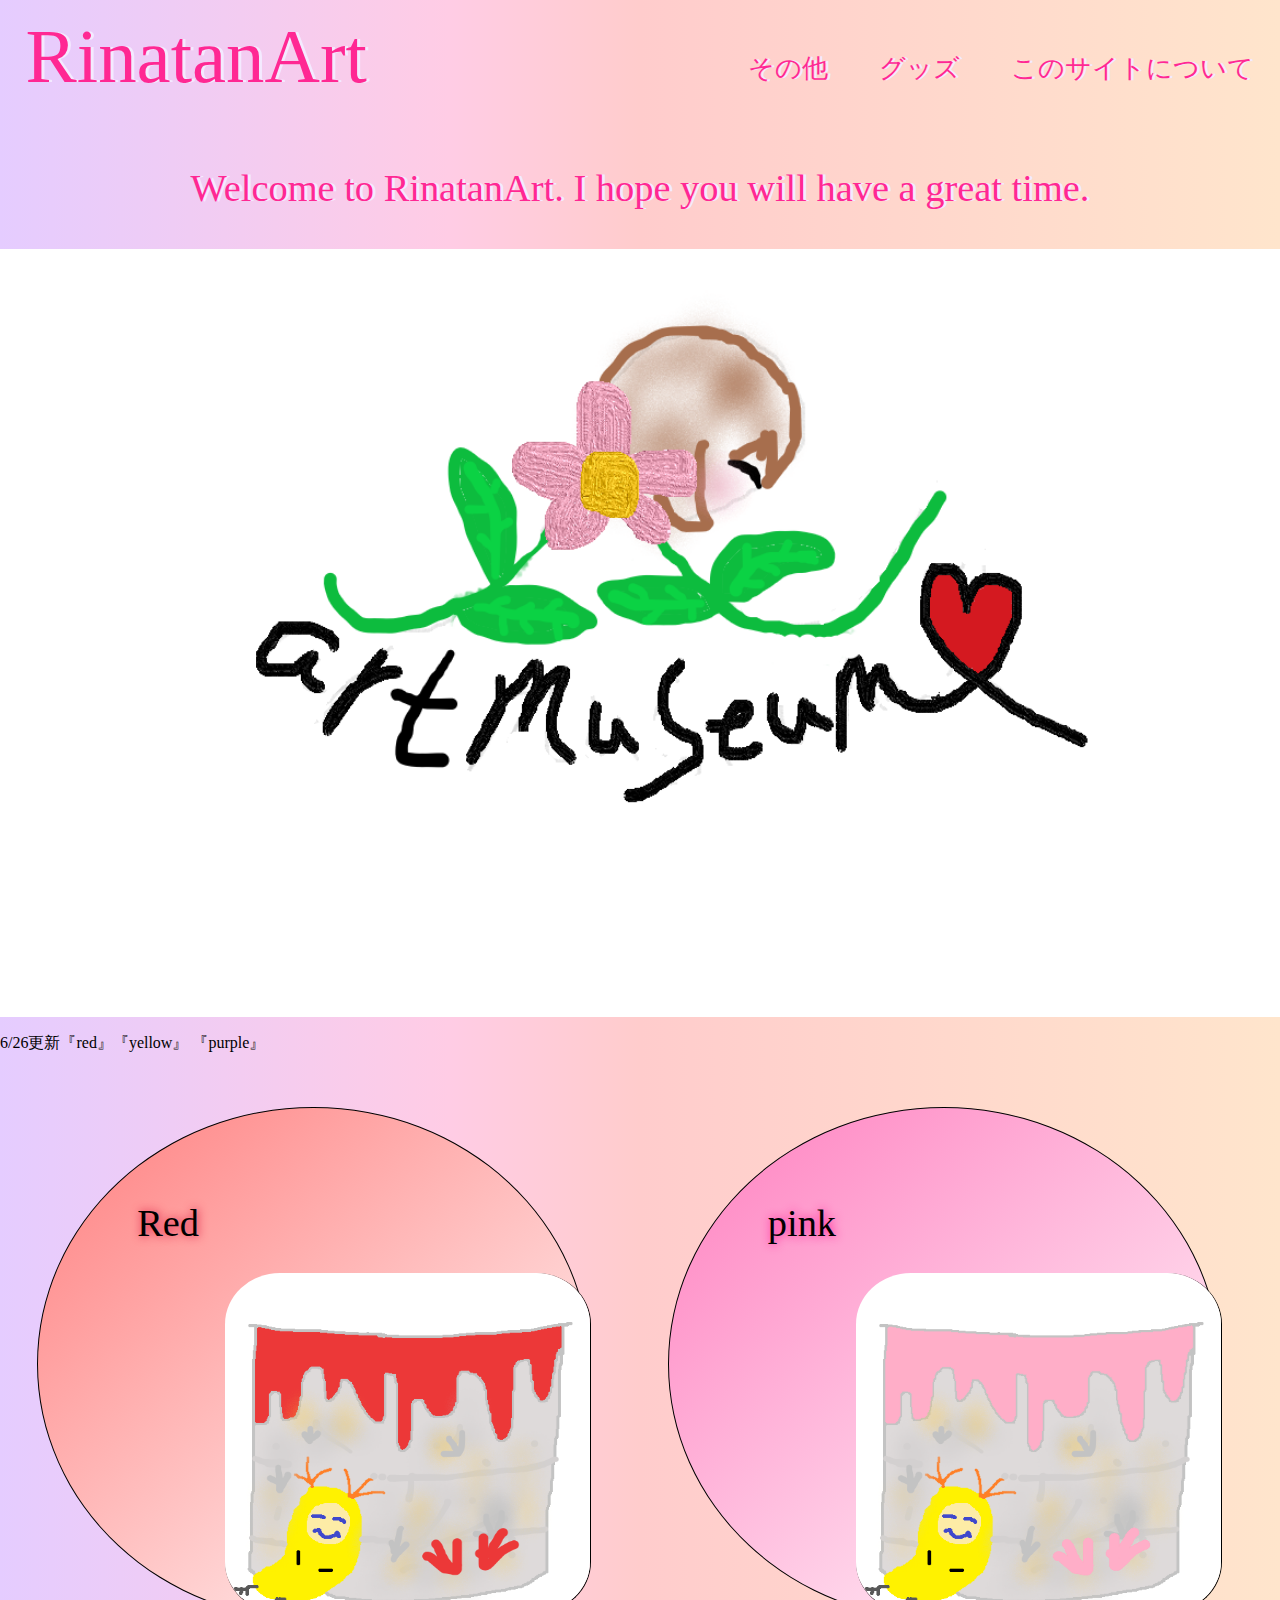
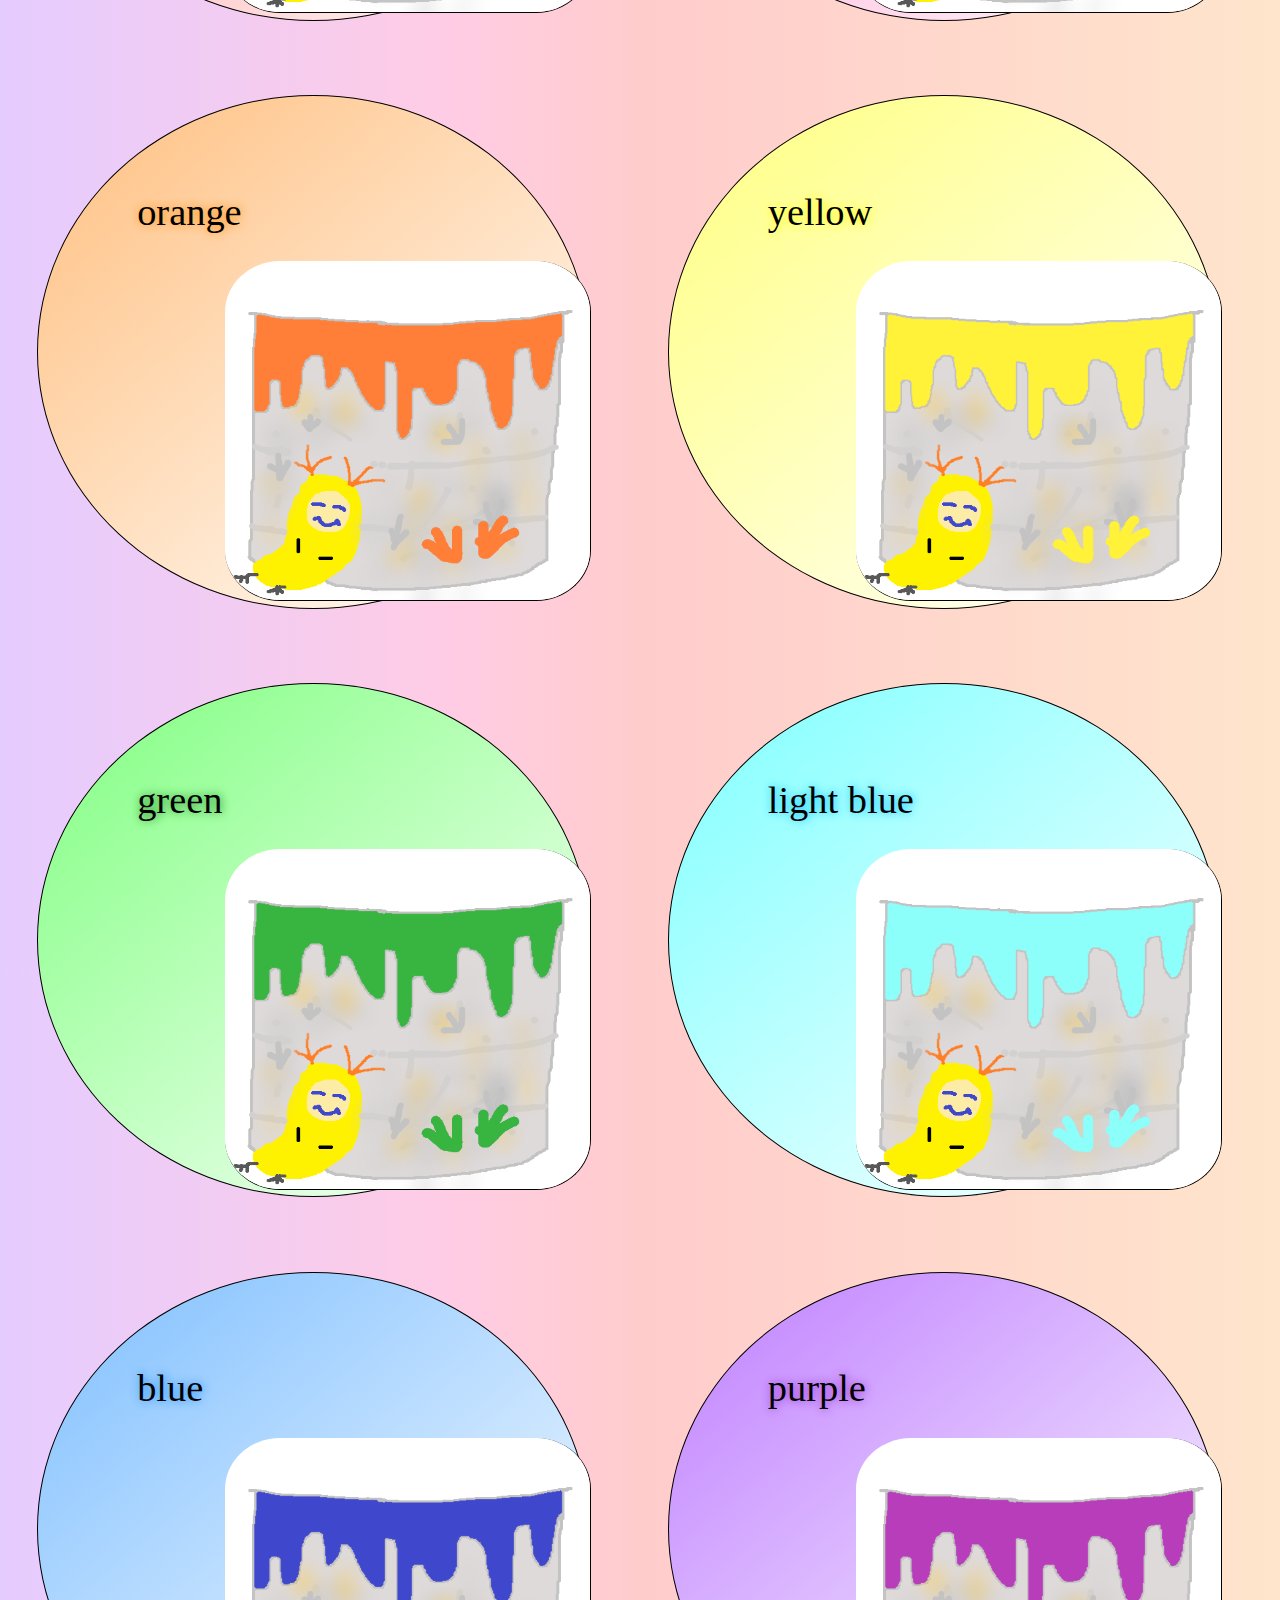
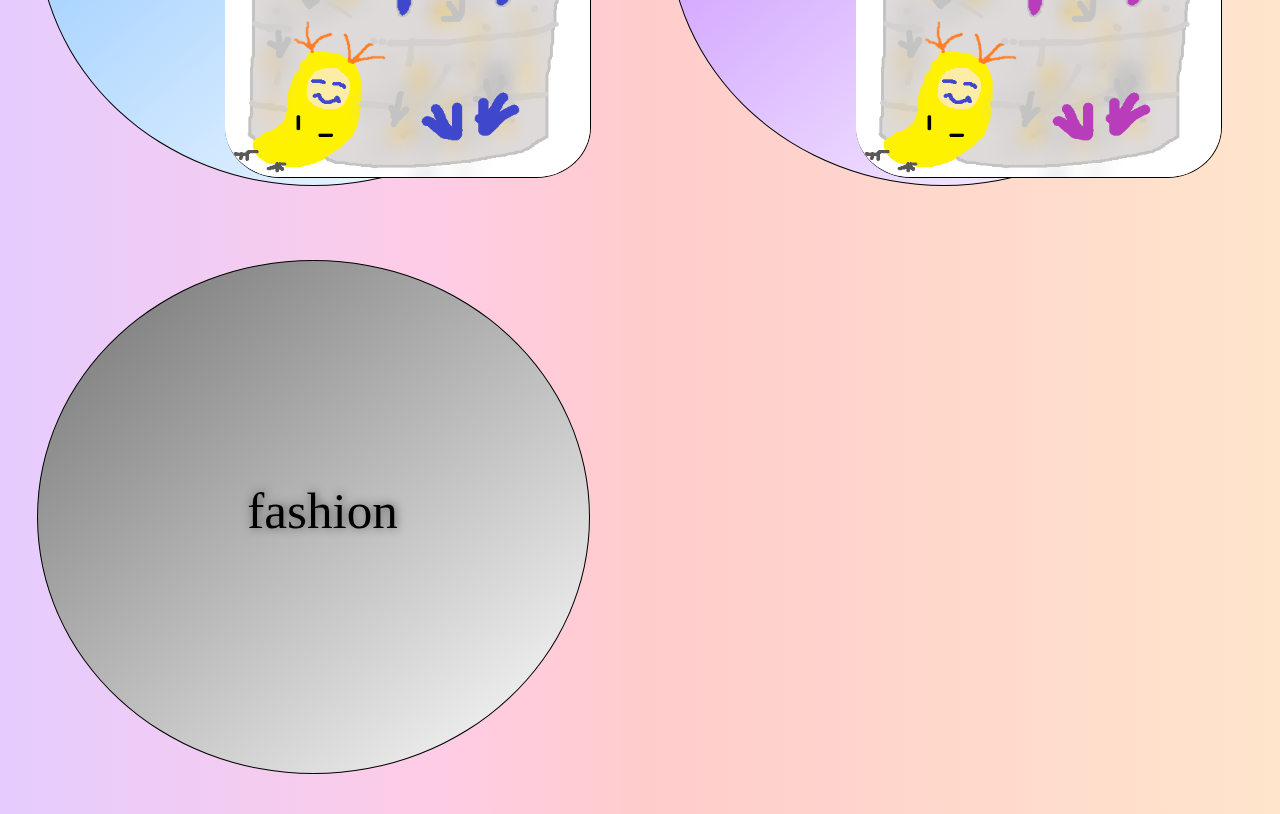
==== commit 2d53078b: "add three_line" ====
--- a/index.html
+++ b/index.html
@@ -87,7 +87,7 @@
 
         <!--news-->
         <div class="news_part">
-            <p>6/15更新『green』『blue』 『purple』 『yellow』</p>
+            <p>6/26更新『red』『yellow』 『purple』</p>
         </div>
         <!--news-->
 
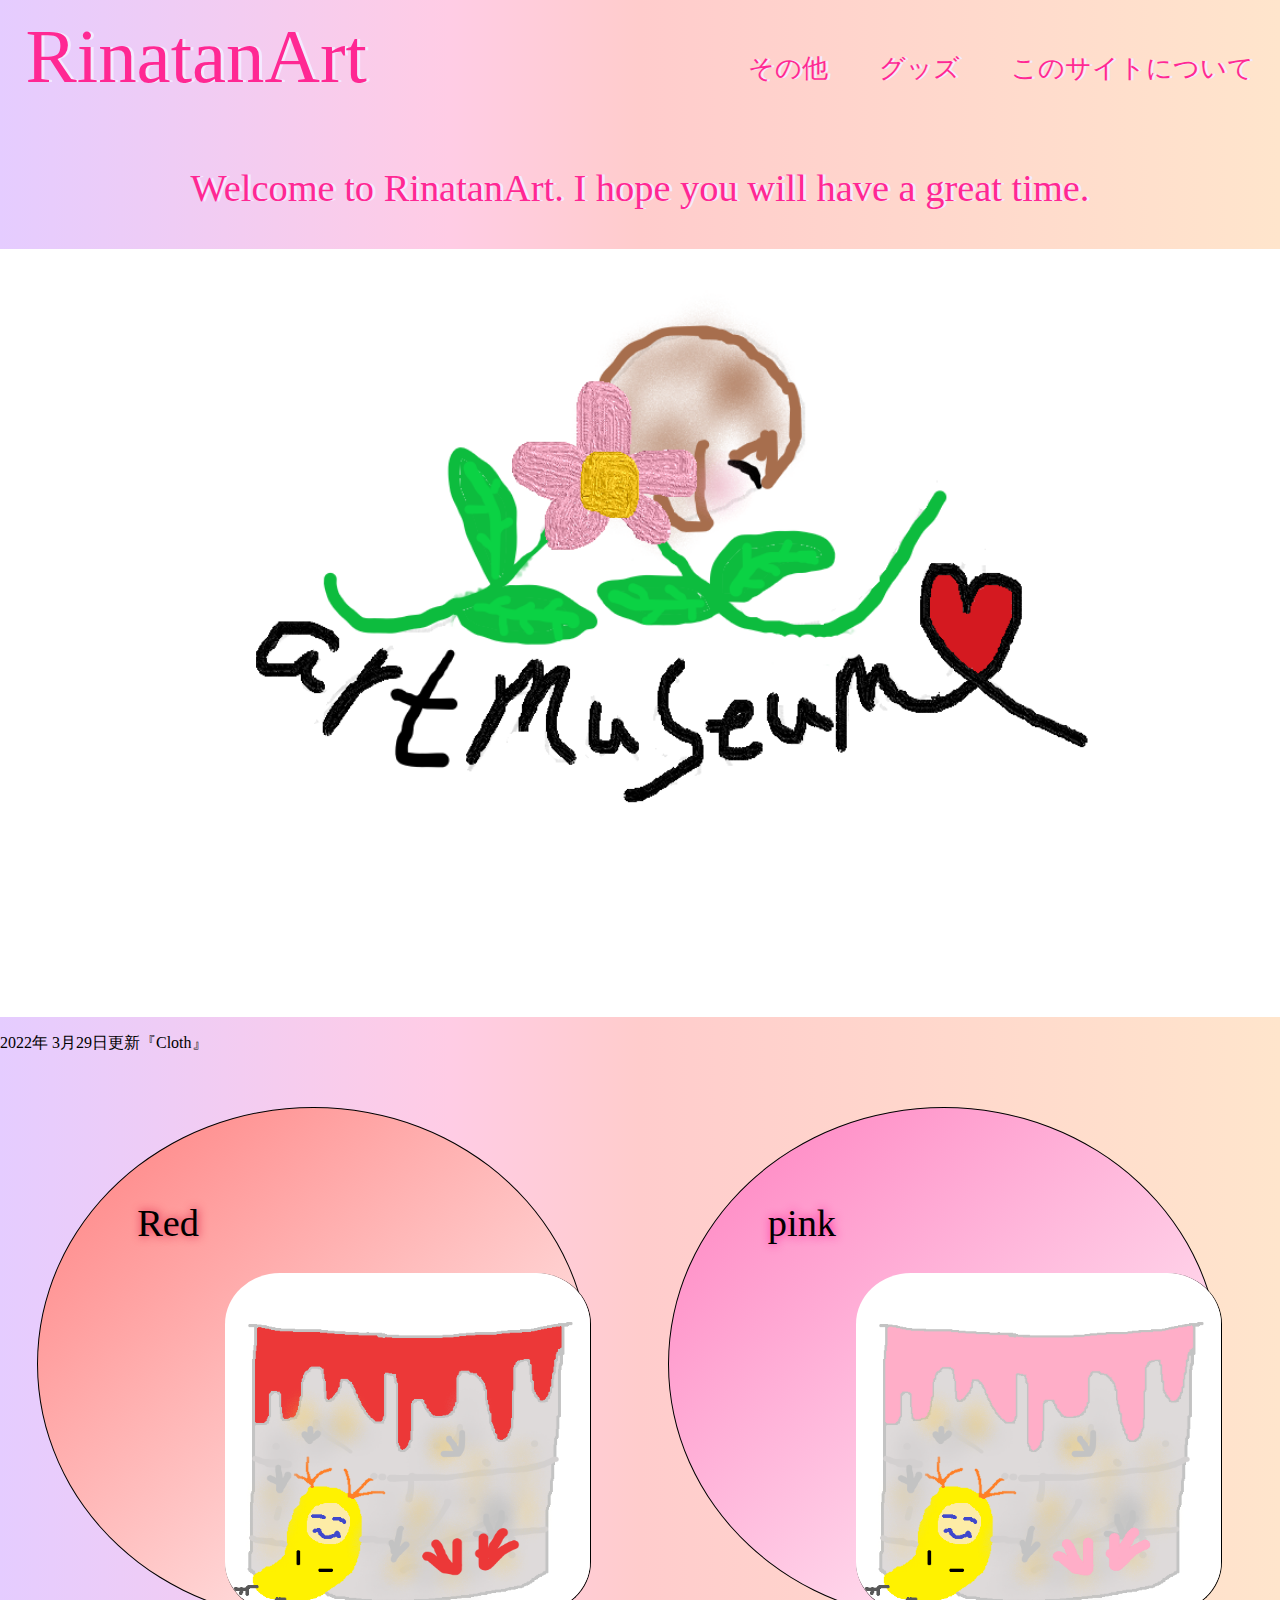
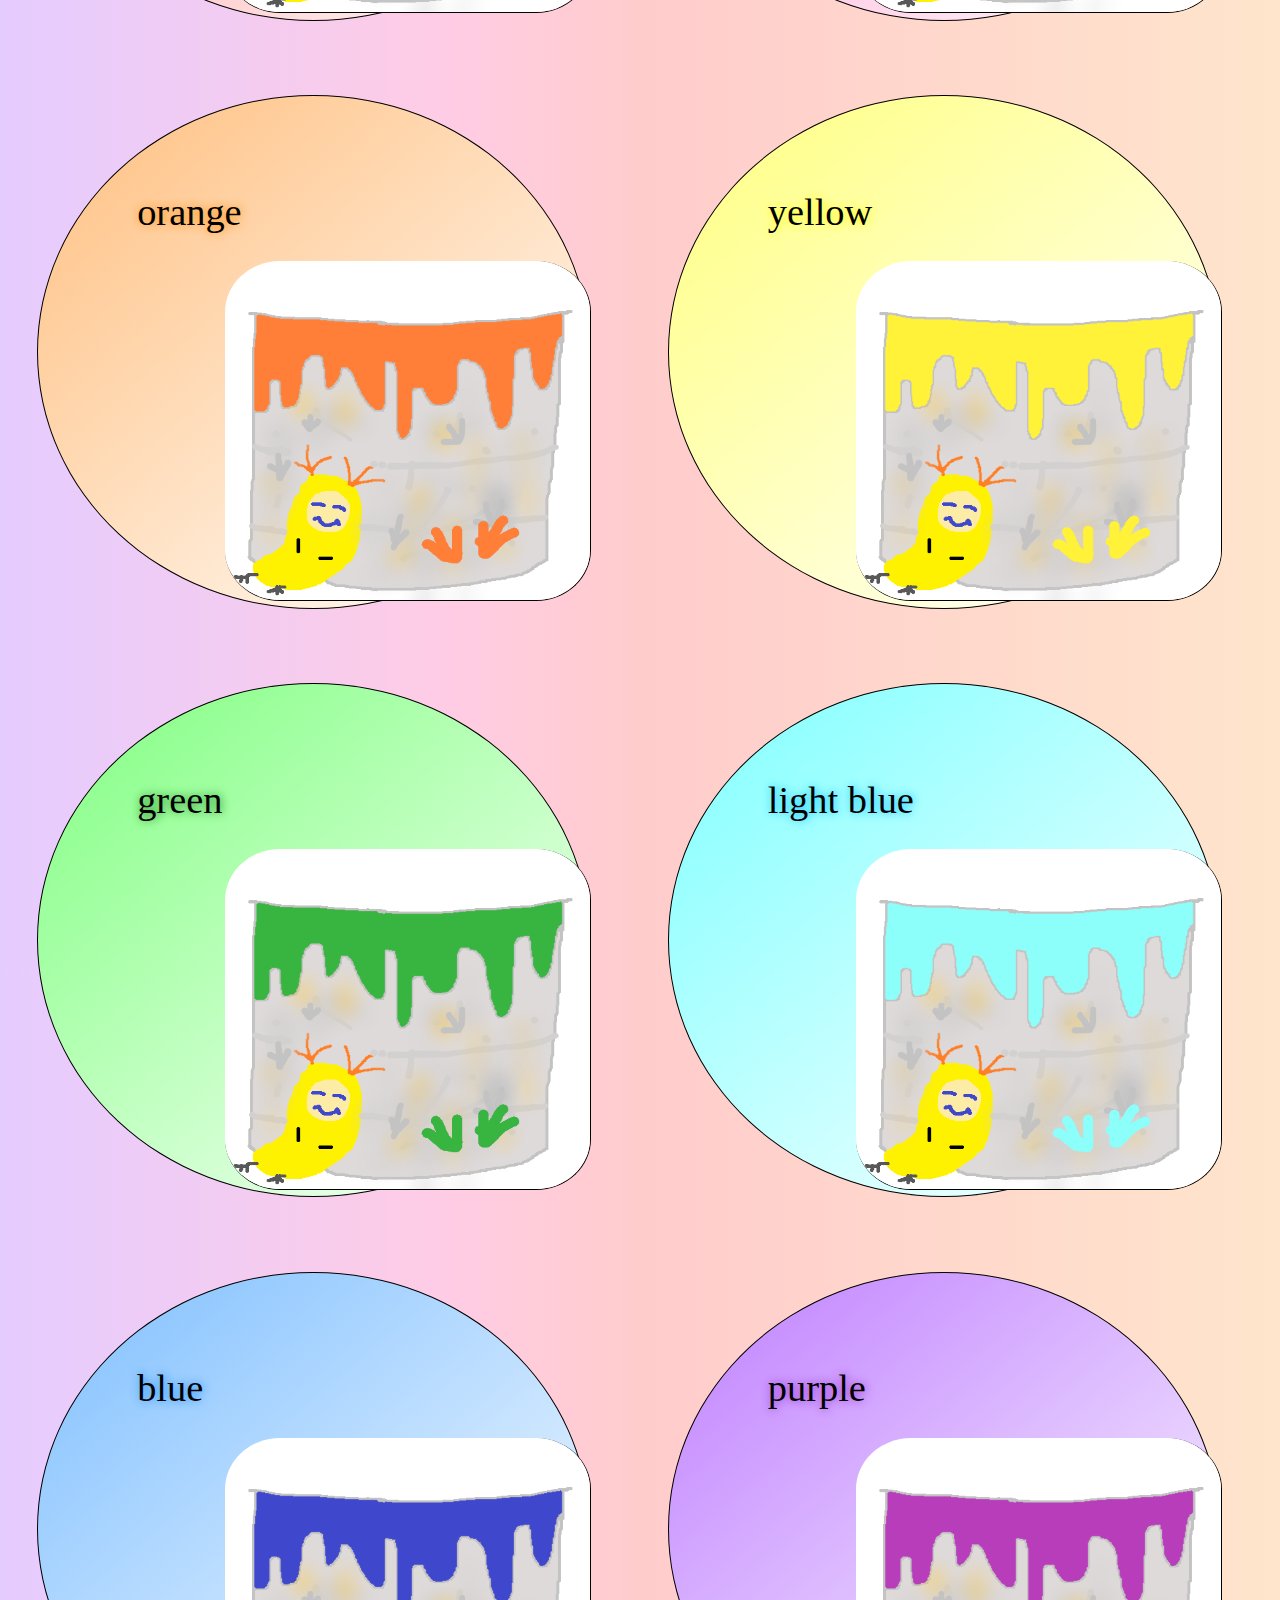
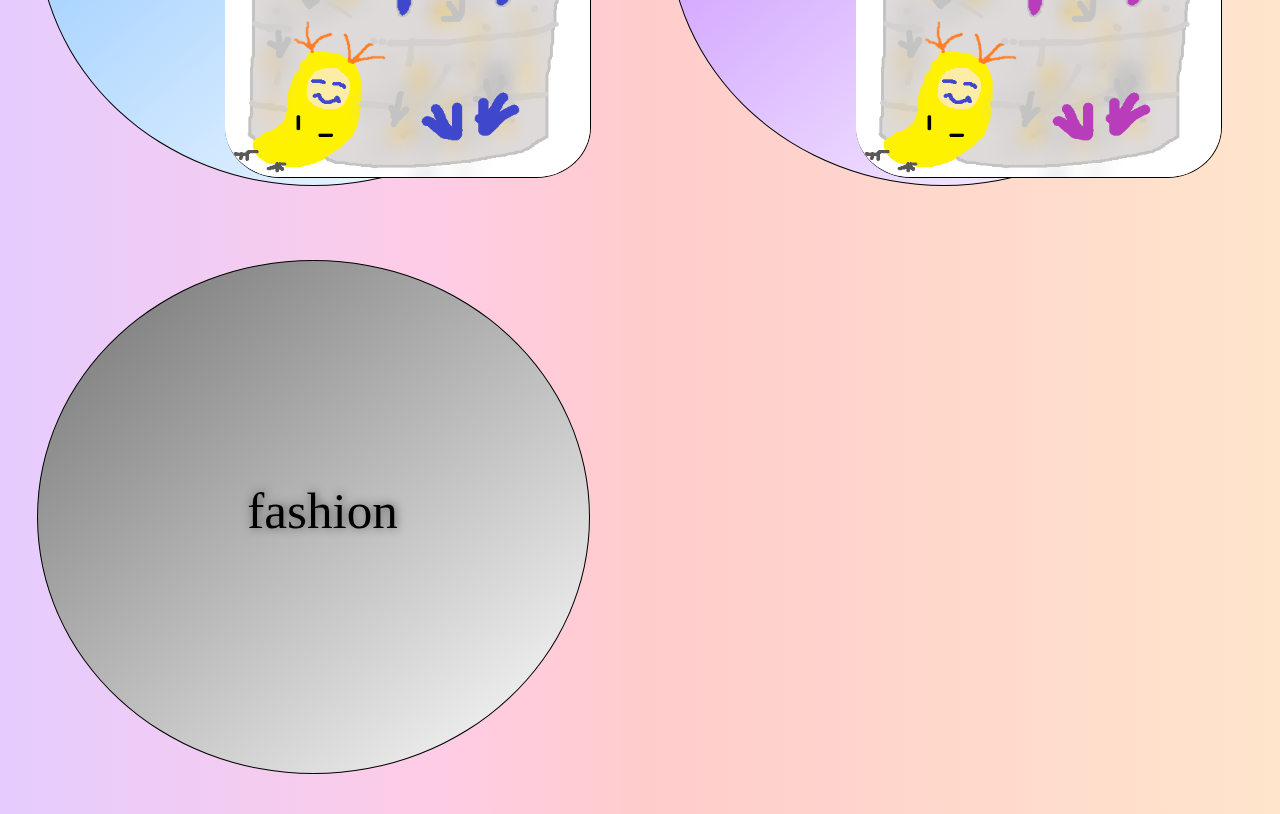
==== commit f8aebcbe: "add cloth*3" ====
--- a/index.html
+++ b/index.html
@@ -87,7 +87,7 @@
 
         <!--news-->
         <div class="news_part">
-            <p>6/26更新『red』『yellow』 『purple』</p>
+            <p>2022年 3月29日更新『Cloth』</p>
         </div>
         <!--news-->
 
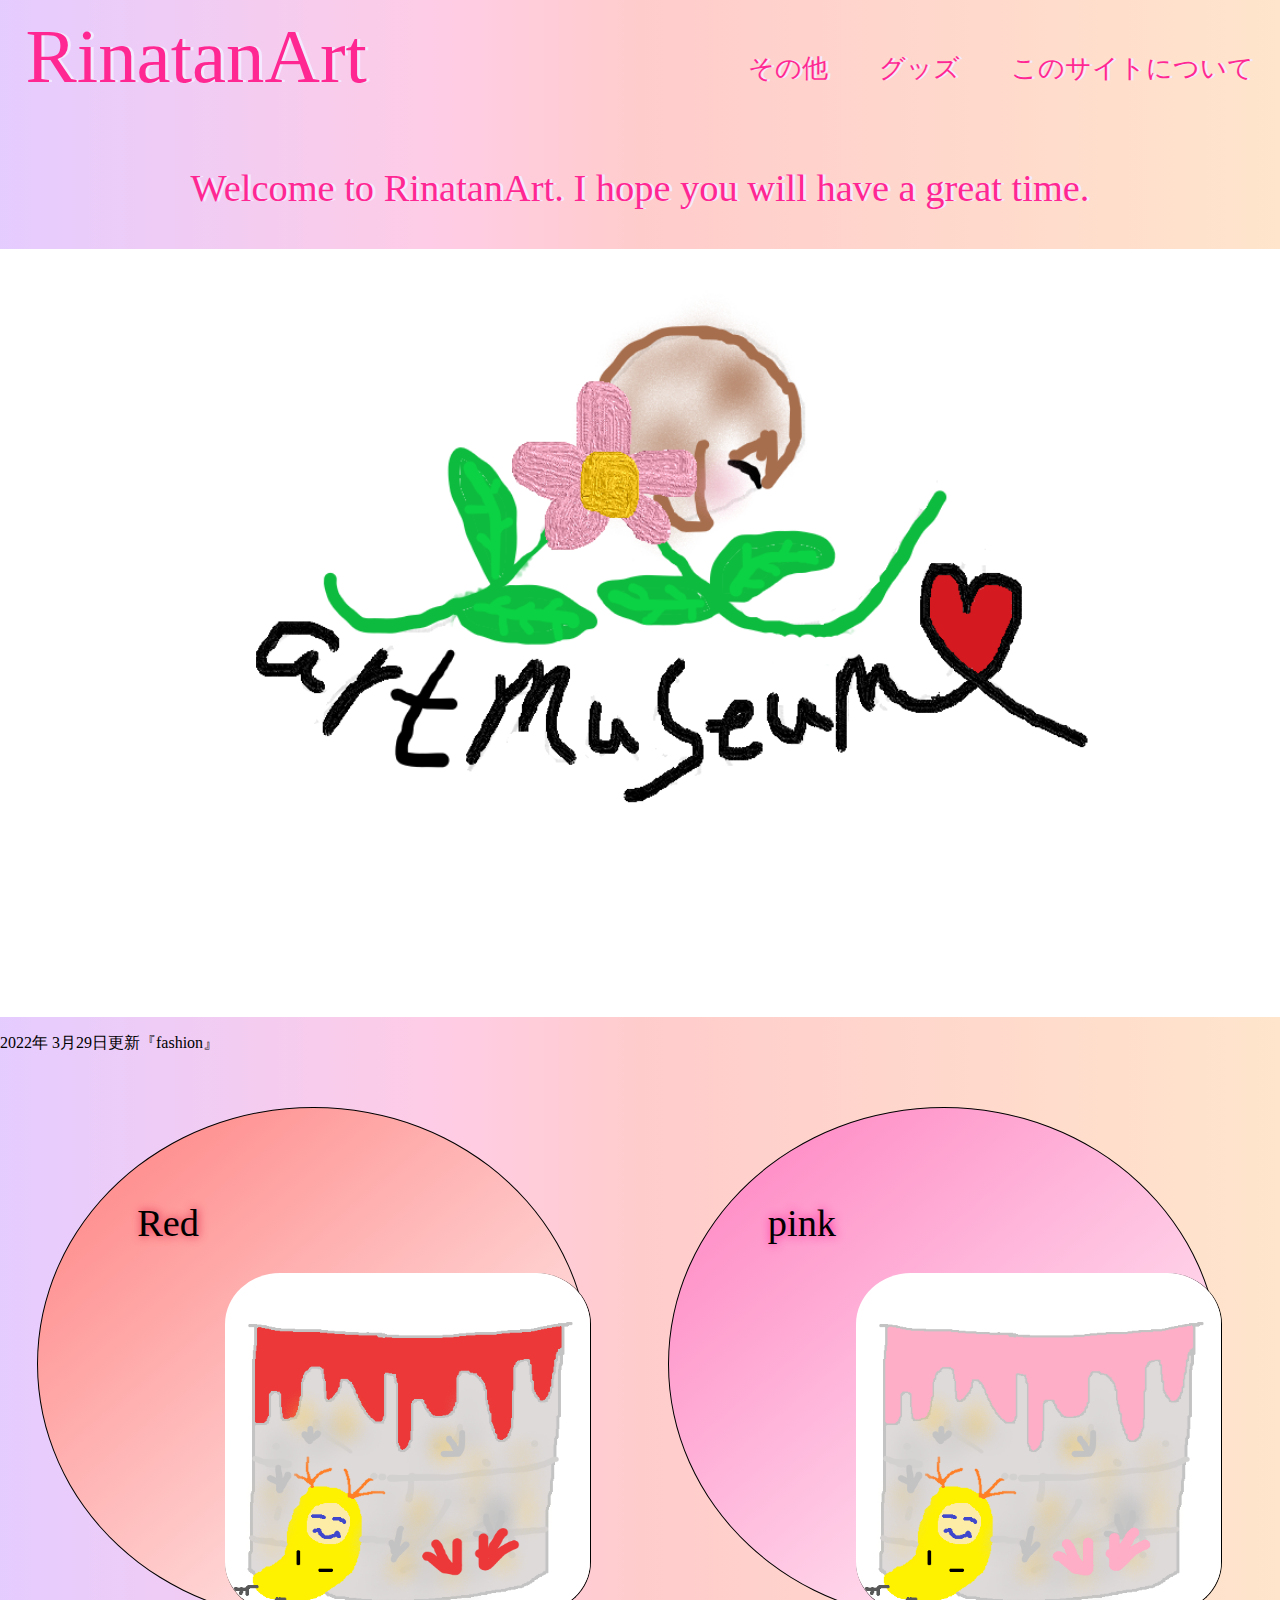
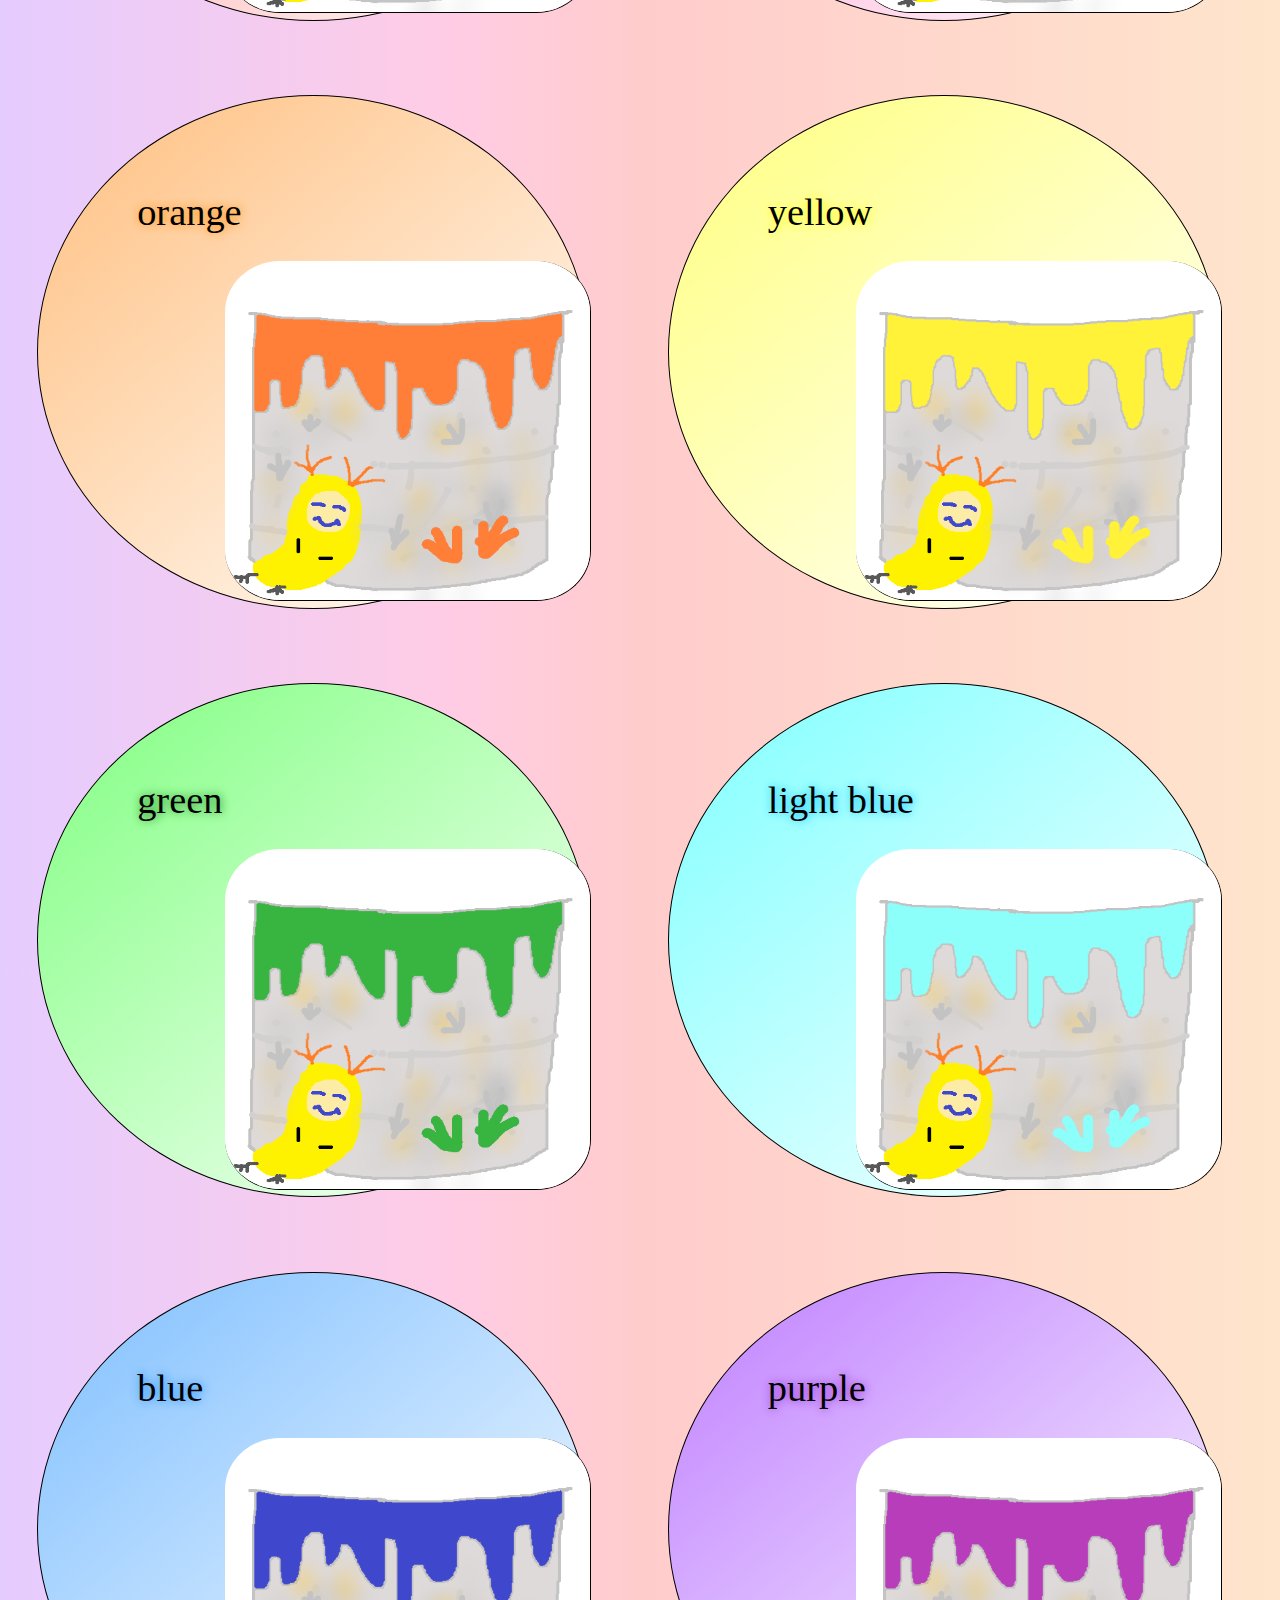
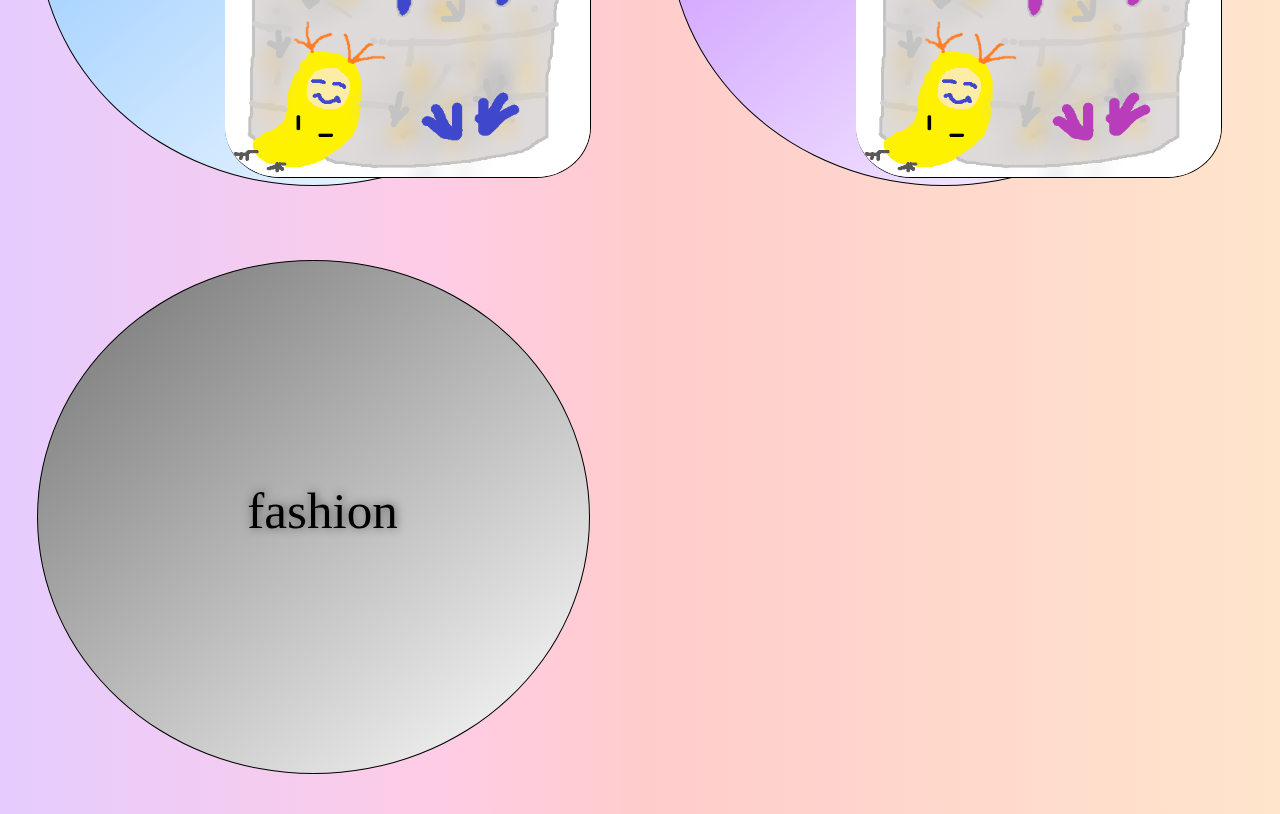
==== commit 6b5211e9: "index.html name mistake" ====
--- a/index.html
+++ b/index.html
@@ -87,7 +87,7 @@
 
         <!--news-->
         <div class="news_part">
-            <p>2022年 3月29日更新『Cloth』</p>
+            <p>2022年 3月29日更新『fashion』</p>
         </div>
         <!--news-->
 
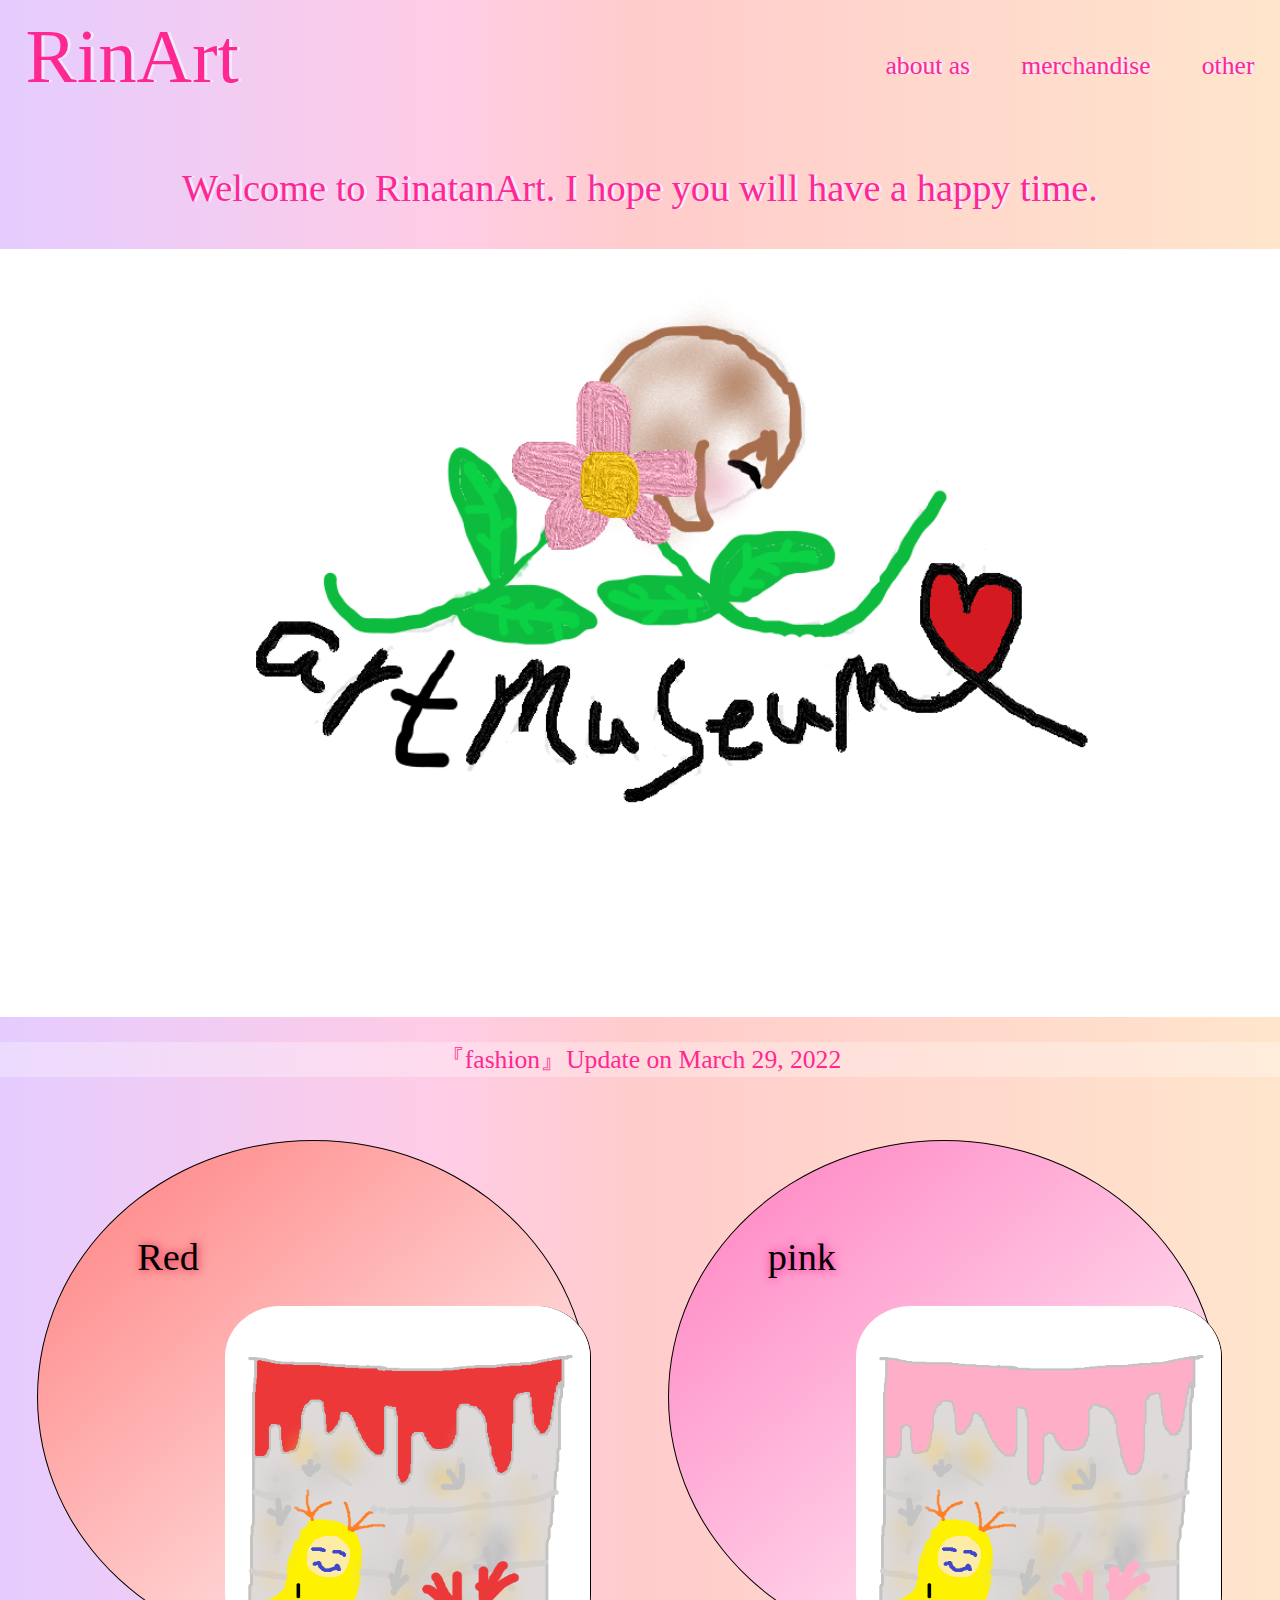
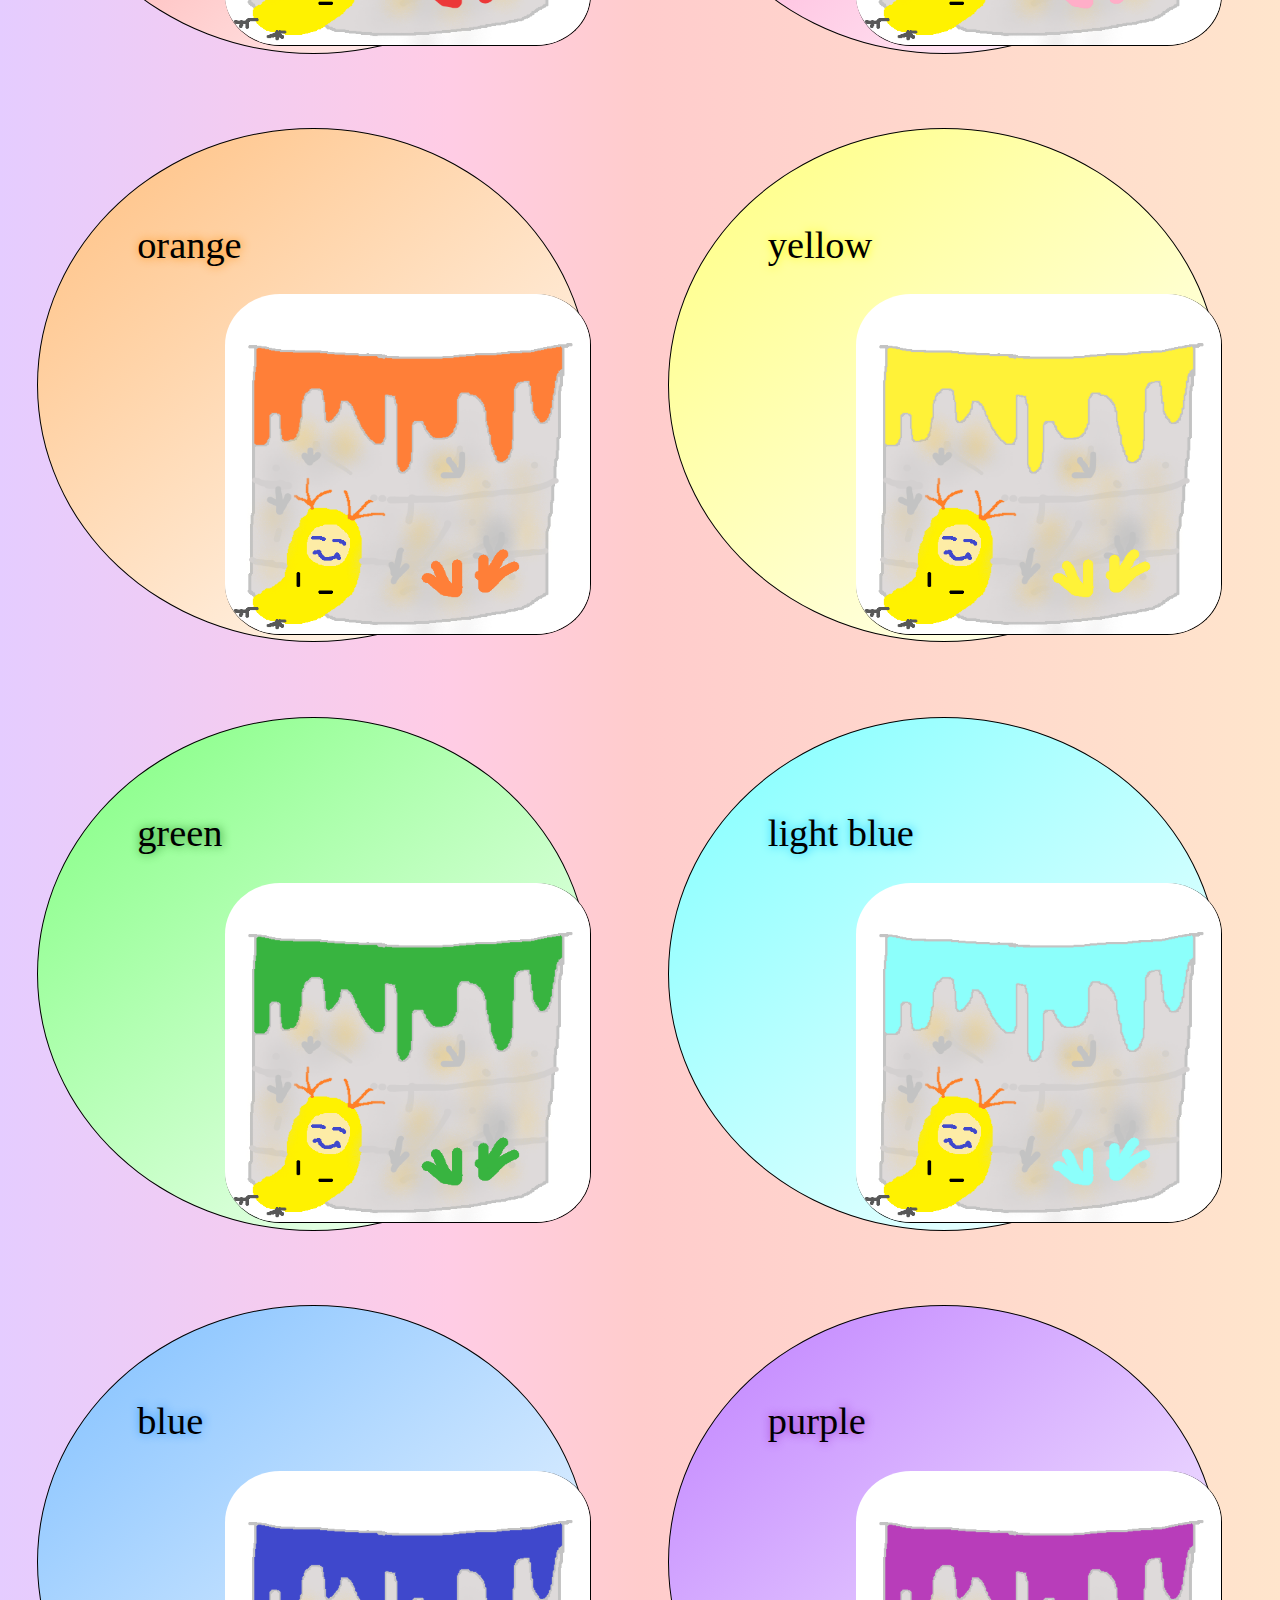
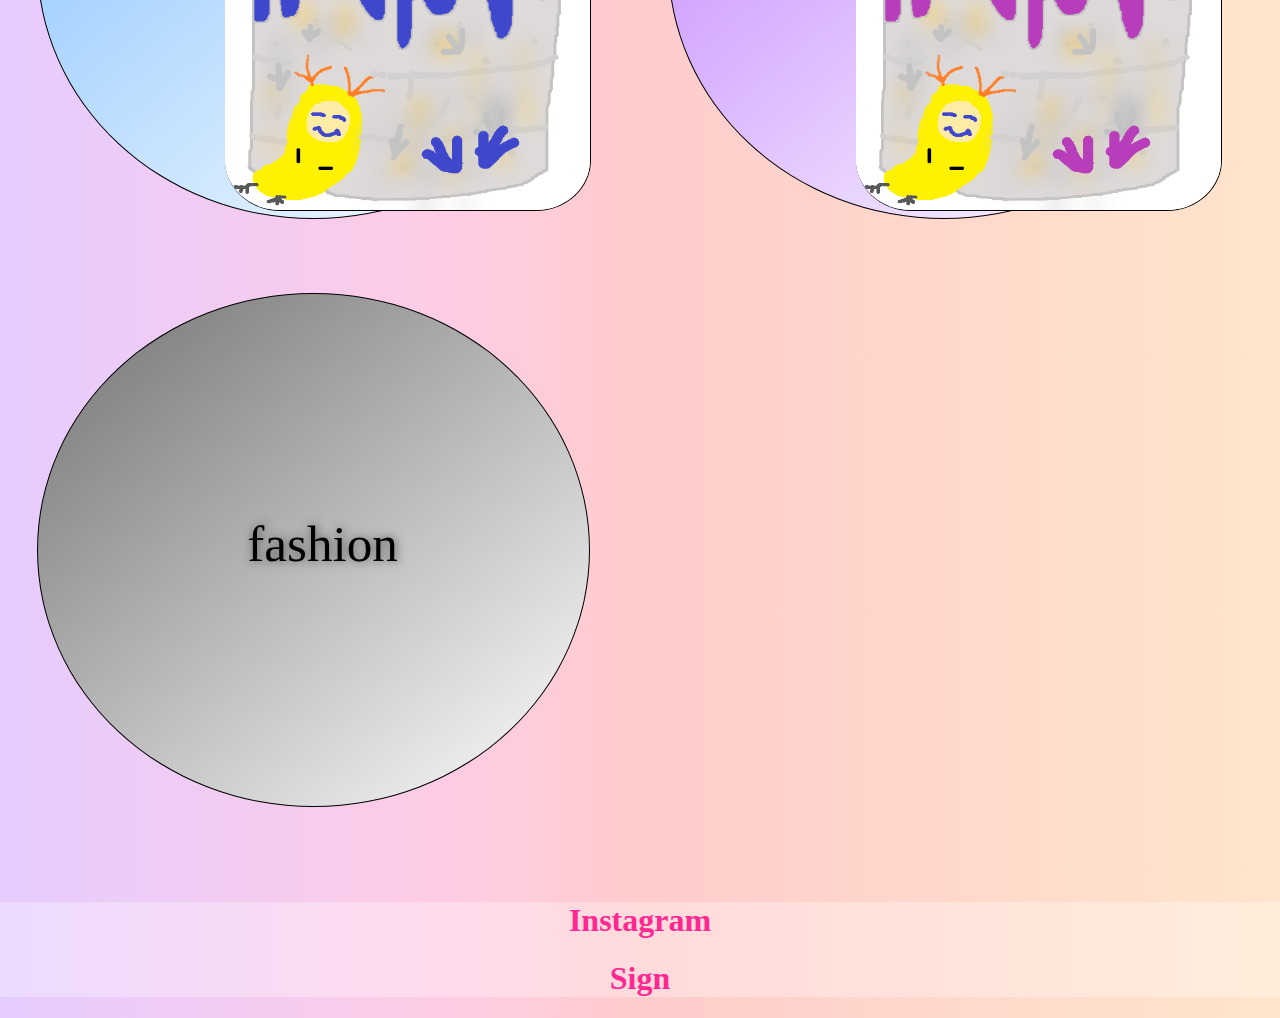
==== commit 20375a15: "Merge pull request #48 from Tsr-rina/rina/base" ====
--- a/index.html
+++ b/index.html
@@ -22,15 +22,15 @@
         <div class="header-big">
 
             <div class="header-logo-big">
-            <p><a href="index.html">RinatanArt</a></p>
+            <p><a href="index.html">RinArt</a></p>
             </div>
 
 
             <div class="header-list-big">
                 <ul>
-                <li><a href="aboutsite.html">このサイトについて</a></li>
-                <li><a href="guzzu.html">グッズ</a></li>
-                <li><a href="other.html">その他</a></li>
+                <li><a href="other.html">other</a></li>
+                <li><a href="guzzu.html">merchandise</a></li>
+                <li><a href="aboutsite.html">about as</a></li>
                 </ul>
             </div>
 
@@ -39,22 +39,22 @@
         <div class="header-small">
 
             <div class="header-logo-small">
-            <p><a href="index.html">RinatanArt</a></p>
+            <p><a href="index.html">RinArt</a></p>
             </div>
 
 
             <div class="header-list-small">
                 <ul>
-                <li id="li-first"><a href="aboutsite.html">このサイトについて</a></li>
-                <li><a href="guzzu.html">グッズ</a></li>
-                <li><a href="other.html">その他</a></li>
+                <li id="li-first"><a href="other.html">other</a></li>
+                <li><a href="guzzu.html">merchandise</a></li>
+                <li><a href="aboutsite.html">about as</a></li>
                 </ul>
             </div>
 
         </div>
 
         <div class="intro">
-            <p>Welcome to RinatanArt.   I hope you will have a great time.</p>
+            <p>Welcome to RinatanArt.   I hope you will have a happy time.</p>
         </div>
 
         <!--ヘッダー終了-->
@@ -87,7 +87,7 @@
 
         <!--news-->
         <div class="news_part">
-            <p>2022年 3月29日更新『fashion』</p>
+            <p>『fashion』Update on March 29, 2022</p>
         </div>
         <!--news-->
 
@@ -163,13 +163,17 @@
 
         </div>
 
-        <!--
-        <div id=footer>
-            <p>ここはエンディング</p>
+    
+        <br>
+        <br>
+
+        <div id="footer">
+            <div id="footer-main">
+              <h1>Instagram</h1>
+              <h1>Sign</h1>
+            </div>
         </div>
-        -->
-
-
+        
 
     </body>
 
--- a/layout.css
+++ b/layout.css
@@ -142,6 +142,18 @@
 
 
 /*スライダー部分終了*/
+
+/*news部分*/
+.news_part{
+    background-color:rgba(255, 255,255,0.3);
+}
+.news_part p{
+    text-align: center;
+    color:#ff2893;
+    font-size: 2vw;
+	font-family:Comic Sans MS;
+}
+/*news部分終了*/
 	
 
 /*検索部分*/
@@ -168,7 +180,7 @@
 
 
 .main{
-	height: 1500px;
+	/* height: 1500px; */
 	width:100%;
 	background-color:none;
 	/* margin-right:10px;
@@ -410,8 +422,17 @@
 
 /*footer部分開始*/
 #footer{
-	background-color: #f9f4ff;
-	height:500px;
+	/* background-color: #f9f4ff; */
+	height:auto;
+	/*下から10つ目の色*/
+	background:linear-gradient(to right,#e5ccff,#ffcce5 35%,#ffcccc 50%,#ffe5cc);
+}
+#footer-main{
+	background: rgba(255,255,255,0.3);
+	height: auto;
+	text-align: center;
+	color: #ff2893;
+	font-family:Comic Sans MS;
 }
 
 /*footer部分終了*/
